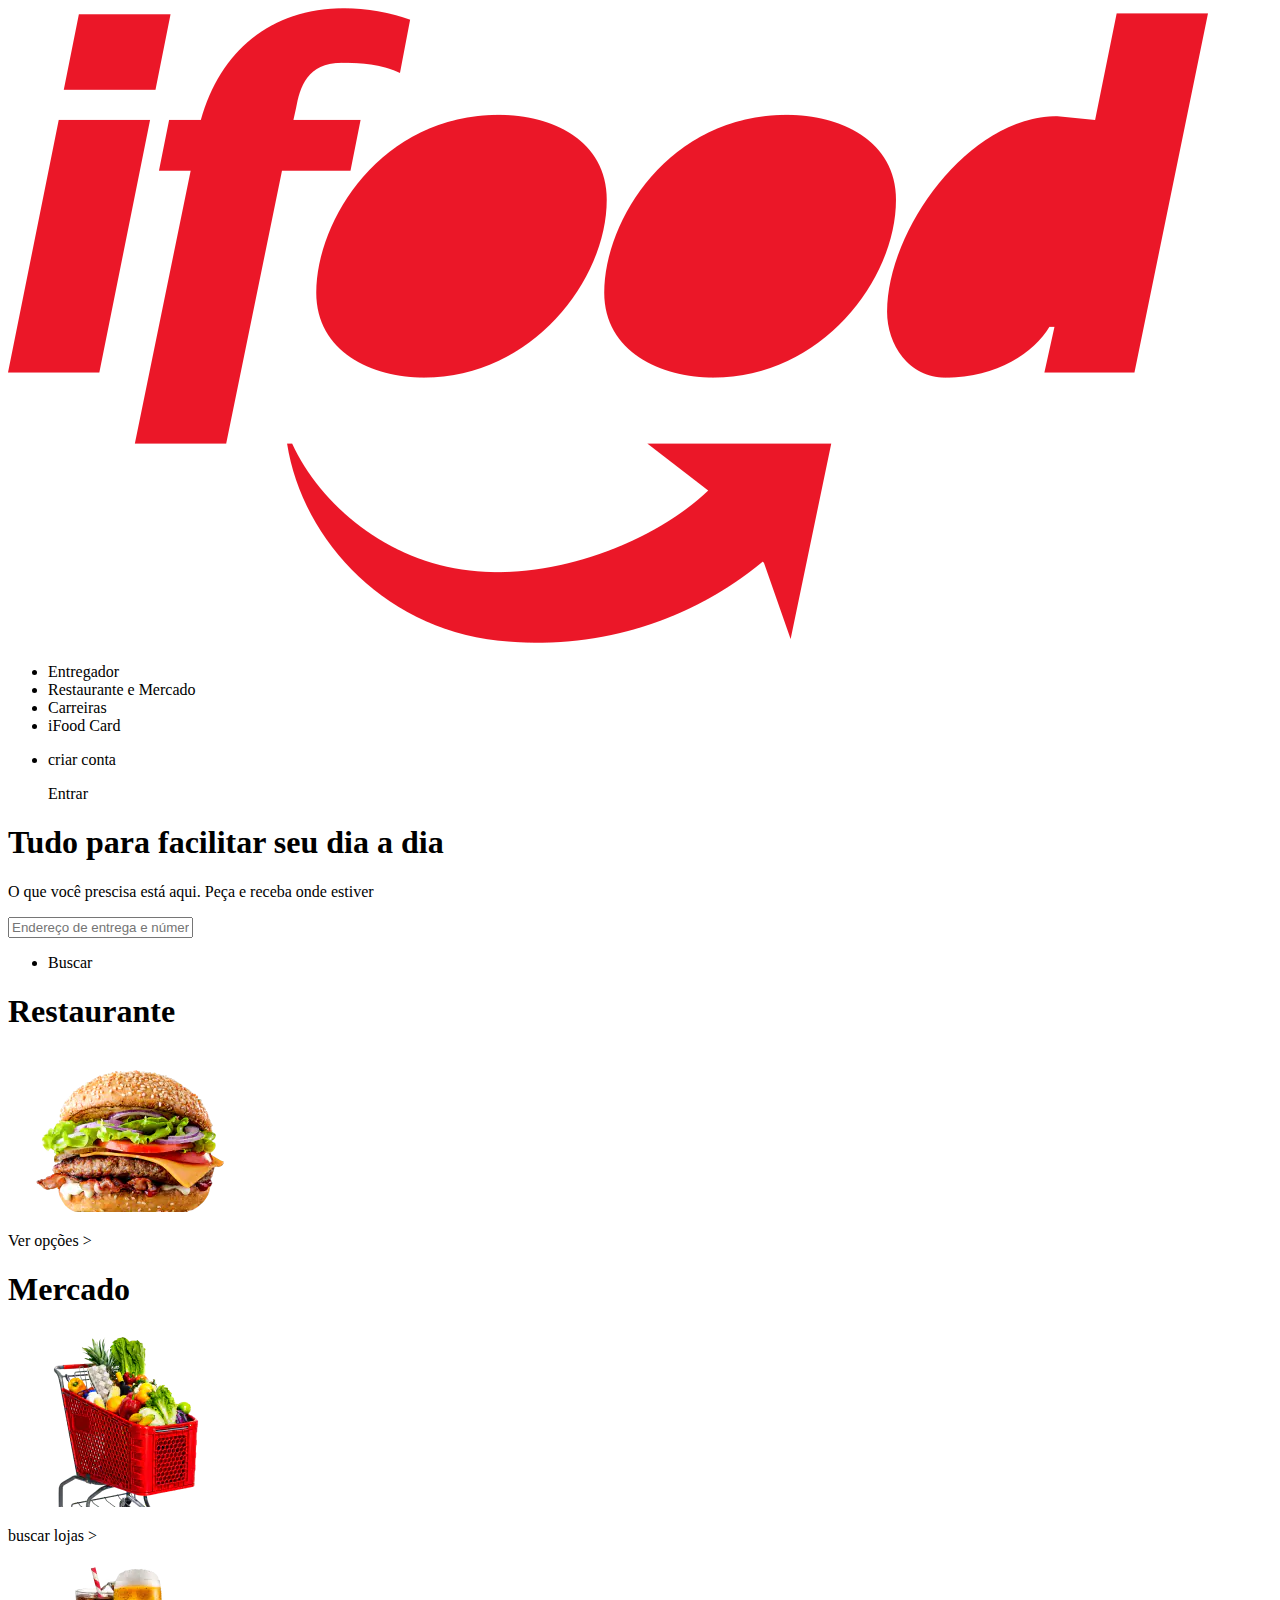
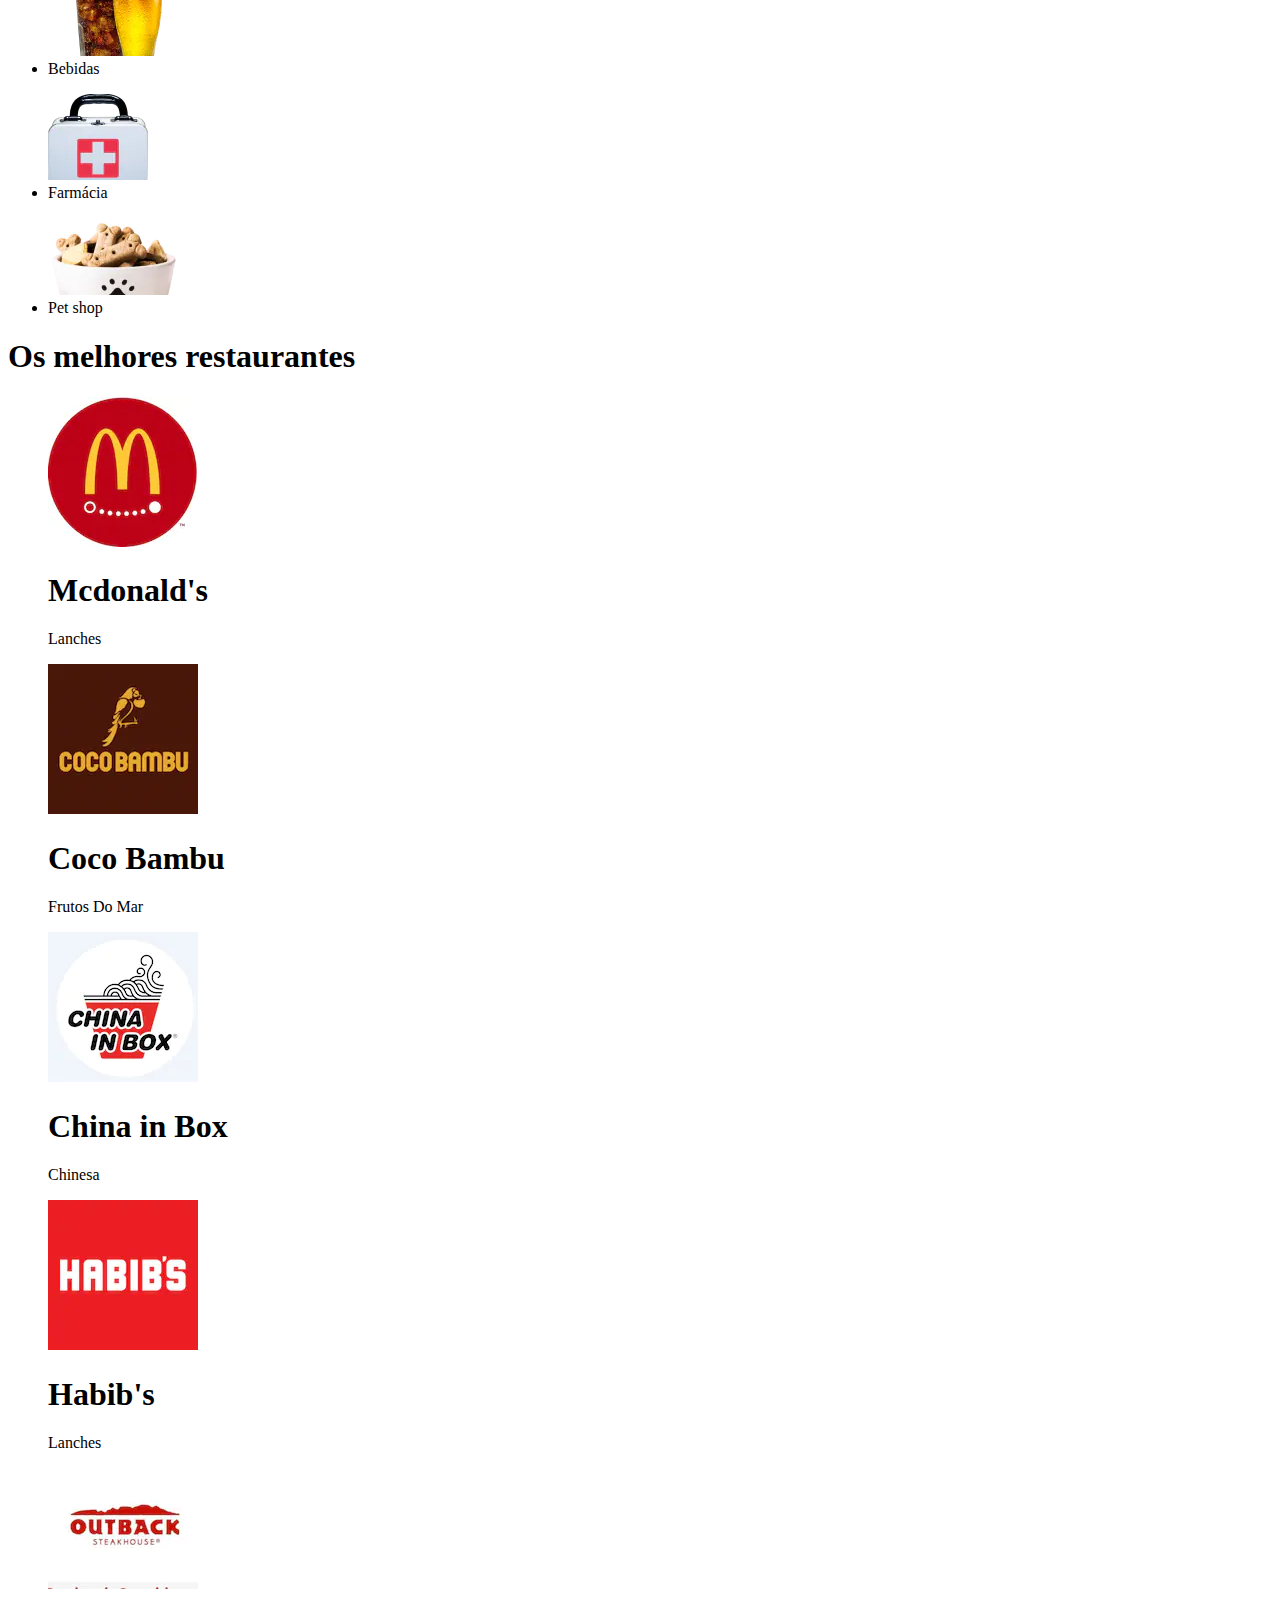
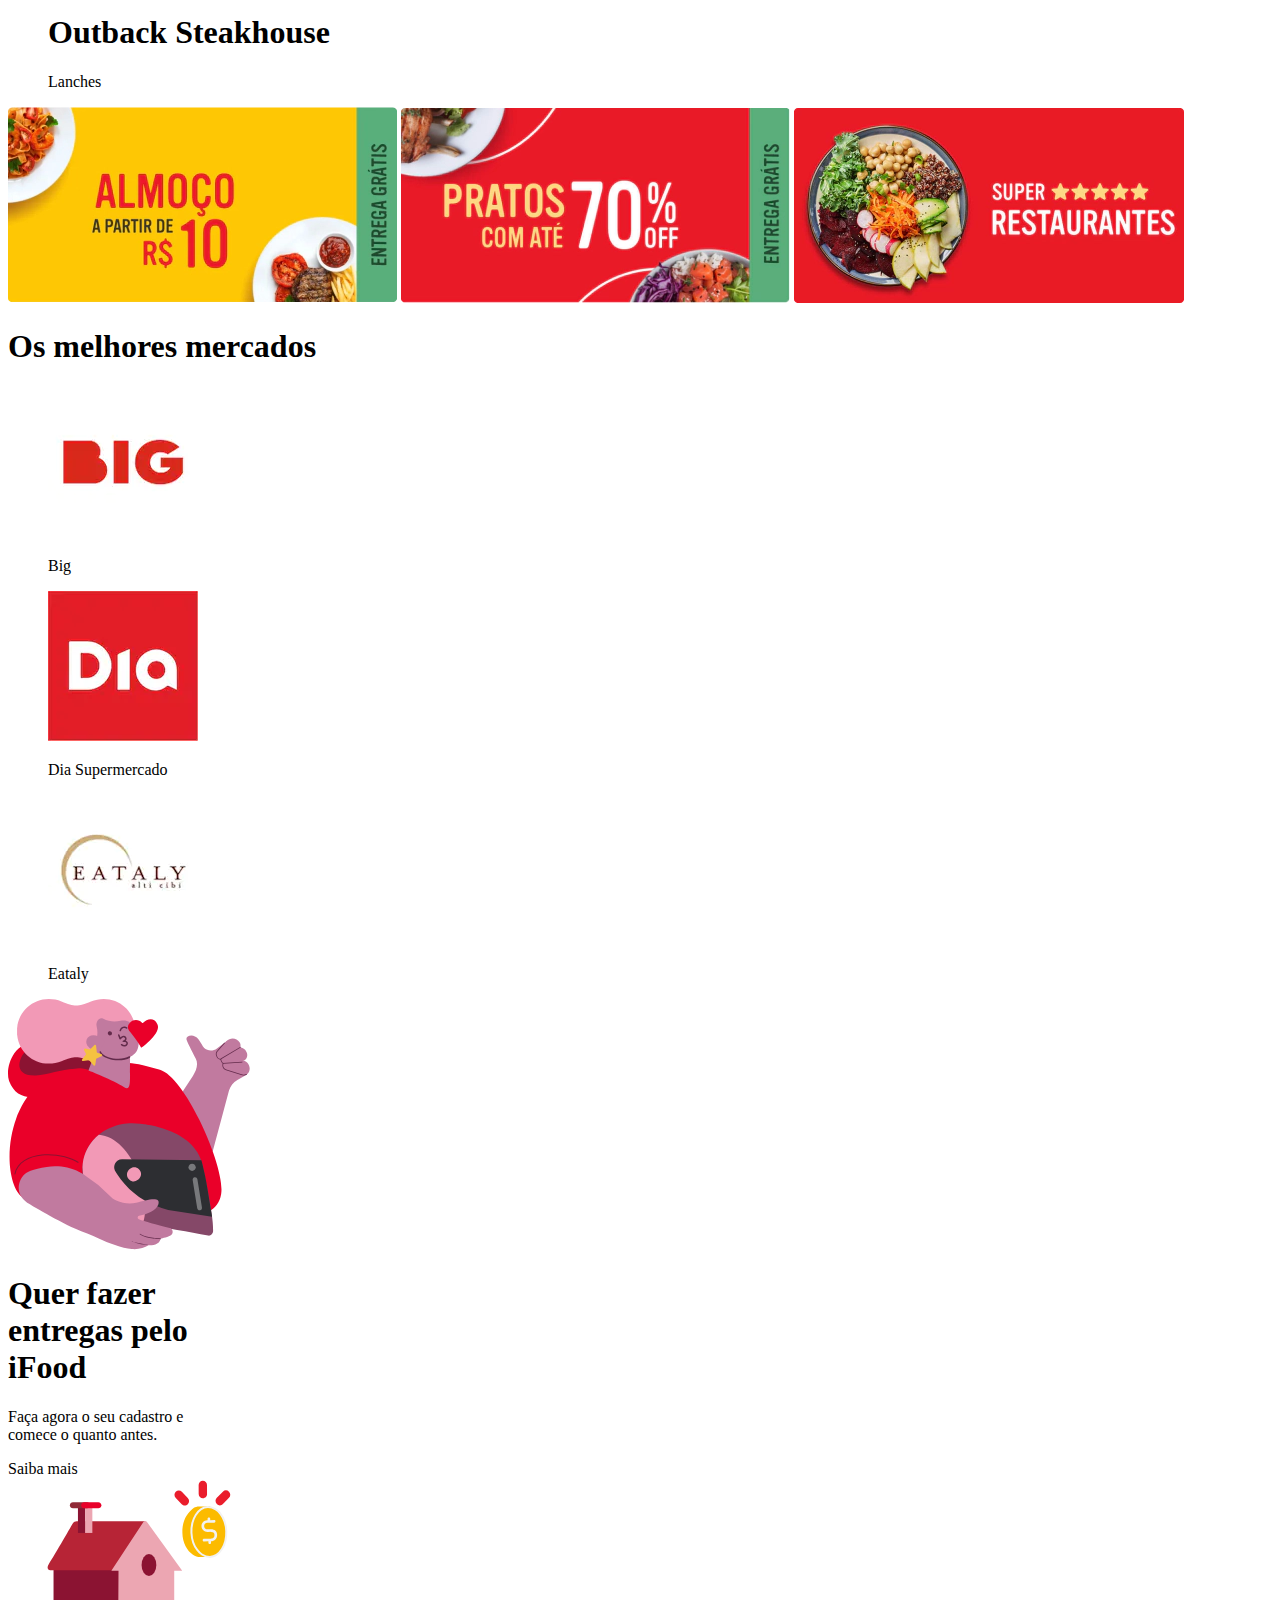
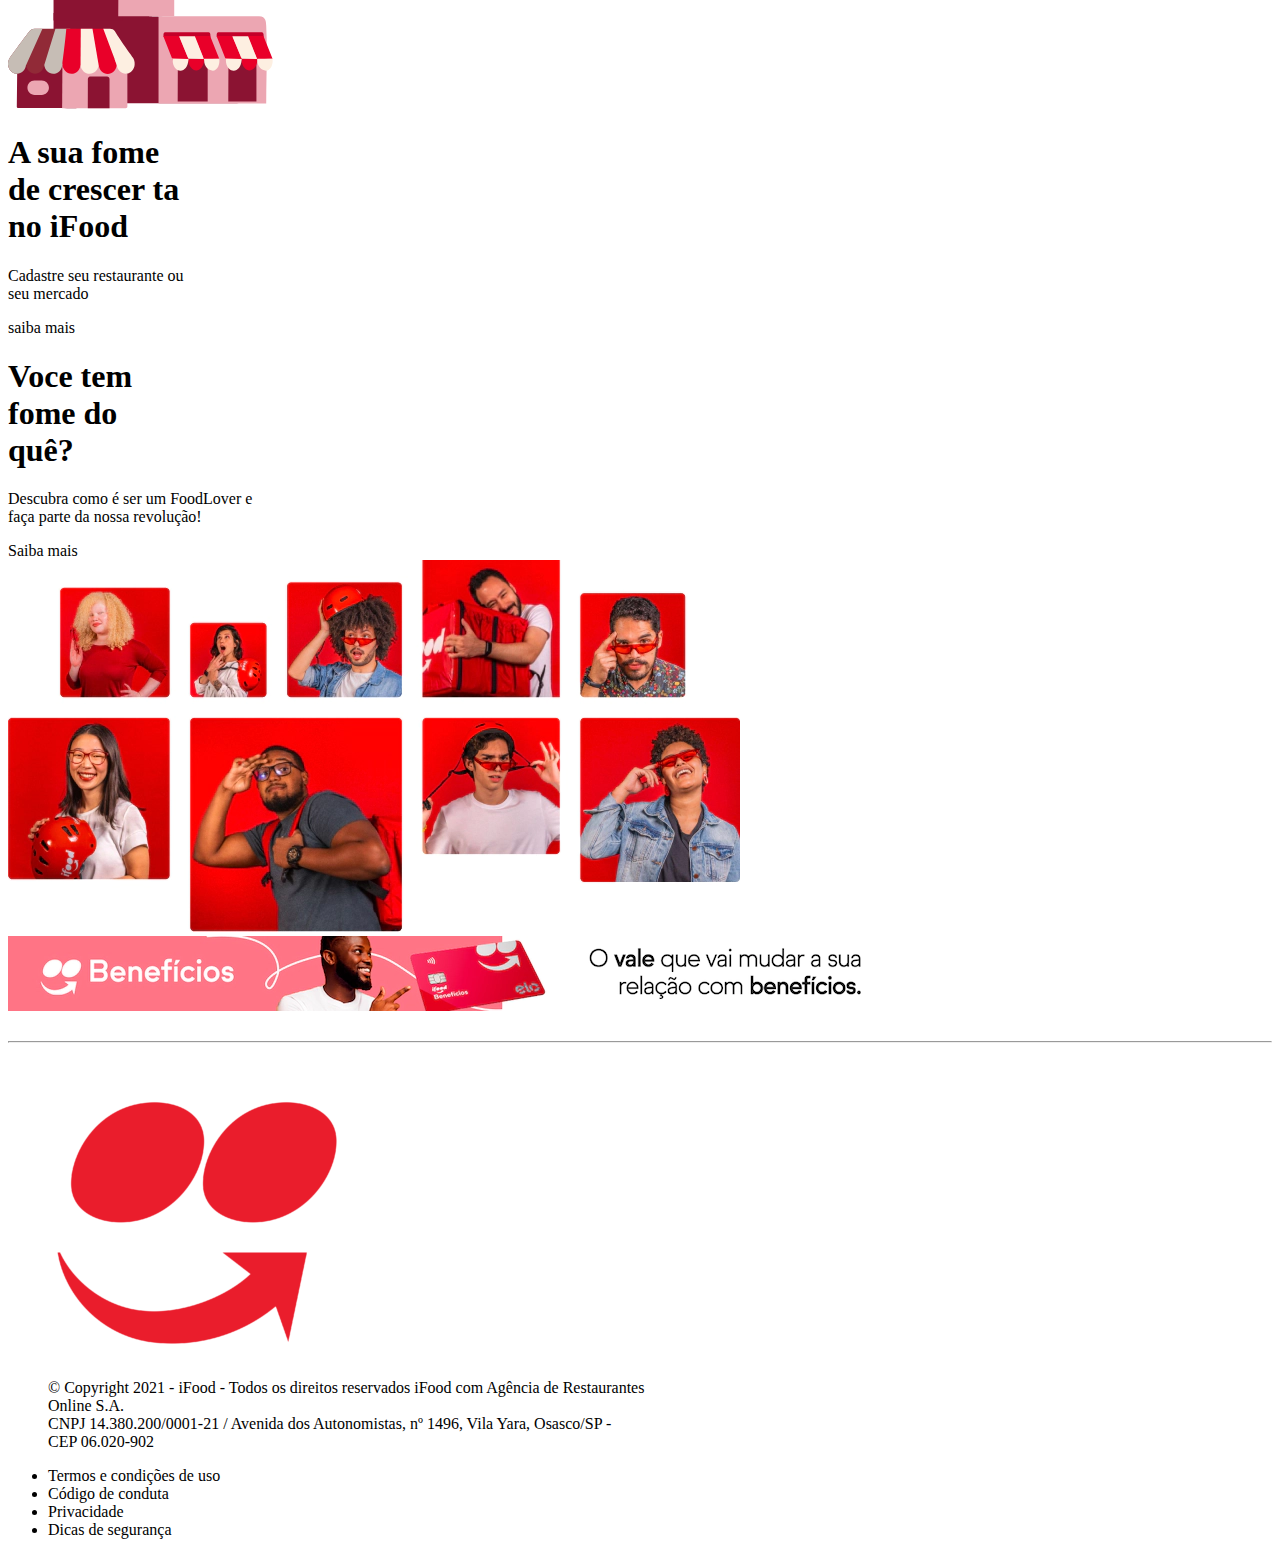
==== index.html @ 947b3551 "iFood v2" ====
<!DOCTYPE html>
<html lang="en">
<head>
    <meta charset="UTF-8">
    <meta http-equiv="X-UA-Compatible" content="IE=edge">
    <meta name="viewport" content="width=device-width, initial-scale=1.0">
    <title>Document</title>
    <link rel="stylesheet" href="style.css">
</head>
<body>
    <div class="container">
        <div class="cabecalho">
            <div class="logo">
                <img src="/imgs/icones/logo.png" class="logo" alt="logo ifood vermelha">
            </div>
                <ul class="menu">
                    <li>Entregador</li>
                    <li>Restaurante e Mercado</li>
                    <li>Carreiras</li>
                    <li>iFood Card</li>
                </ul>
            <ul class="cria-conta">
                <li>criar conta</li>
                <p>Entrar</p>
            </ul>
        </div>
        <div class="banner">
            <h1>Tudo para facilitar seu dia a dia</h1>
            <p>O que você prescisa está aqui. Peça e receba onde estiver</p>
        </div>
        <div class="pesquisa">
            <input type="text" name="pesquisa" placeholder="Endereço de entrega e número">
            <ul>
                <li>Buscar</li>
            </ul>
        </div>
        <div class="conteudo">
            <div class="opcoes">
                <div class="hamburguer">
                    <h1>Restaurante</h1>
                    <img src="/imgs/imagens/restaurant.jpg" alt="">
                     <p>Ver opções  ></p>
                </div>
                <div class="carrinho">
                    <h1>Mercado</h1>
                    <img src="/imgs/imagens/market.jpg" alt="">
                        <p>buscar lojas  ></p>
                </div>
            </div>
            <div class="categorias">
                <ul class="fundo1">
                    <img src="/imgs/imagens/drinks.jpg" alt="" class="bebidas">
                    <li>Bebidas</li>
                </ul>
                <ul class="fundo2">
                    <img src="/imgs/imagens/remedio.jpg" alt="" class="remedios">
                    <li>Farmácia</li>
                </ul>
                <ul class="fundo3">
                    <img src="/imgs/imagens/pet.jpg" alt="" class="pet">
                    <li>Pet shop</li>
                </ul>
            </div>
        </div>
        <div>
            <div class="classificados">
                <h1>Os melhores restaurantes</h1>
                <div class="box">
                    <ul>
                        <img src="/imgs/Restaurantes/mcdonald.jpg" alt="">
                        <h1>Mcdonald's</h1>
                        <p>Lanches</p>
                    </ul>
                    <ul class="coco">
                        <img src="/imgs/Restaurantes/bambu.jpg" alt="">
                        <h1>Coco Bambu</h1>
                        <p>Frutos Do Mar</p>
                    </ul>
                    <ul>
                        <img src="/imgs/Restaurantes/china.jpg" alt="">
                        <h1>China in Box</h1>
                        <p>Chinesa</p>
                    </ul>
                    <ul>
                        <img src="/imgs/Restaurantes/habibis.jpg" alt="">
                        <h1>Habib's</h1>
                        <p>Lanches</p>
                    </ul>
                    <ul class="out">
                        <img src="/imgs/Restaurantes/outback.jpg" alt="">
                        <h1>Outback Steakhouse</h1>
                        <p>Lanches</p>
                    </ul>
            </div>
            <div class="promocoes">
                <img src="/imgs/promos/promo1.jpg" alt="">
                <img src="/imgs/promos/promo2.jpg" alt="">
                <img src="/imgs/promos/promo3.jpg" alt="">
            </div>
        </div>
        <div class="top-merket">
            <h1>Os melhores mercados</h1>
            <ul>
                <img src="/imgs/mercados/202010121938_31dbd467-bb46-4884-8879-e545789acc39.jpg" alt="">
                <p>Big</p>
            </ul>
            <ul>
                <img src="/imgs/mercados/202004061634_lP8b_.jpg" alt="">
                <p>Dia Supermercado</p>
            </ul>
            <ul>
                <img src="/imgs/mercados/202002101723_dmdz_i.jpg" alt="">
                <p>Eataly</p>
            </ul>
        </div>
        <div class="saiba-mais">
            <div class="box-one"> 
                <img src="/imgs/persons/delivery-man.svg" alt="">
                <h1>Quer fazer <br> entregas pelo <br> iFood</h1>
                <p>Faça agora o seu cadastro e <br> comece o quanto antes.</p>
                <li>Saiba mais</li>
            </div>
            <div class="box-two">
                <img src="/imgs/persons/store.svg" alt="">
                <h1>A sua fome <br> de crescer ta <br> no iFood</h1>
                <p>Cadastre seu restaurante ou <br> seu mercado</p>
                <li>saiba mais</li>
            </div>
        </div>
        <div class="saiba-mais2">
            <div>
                <h1>Voce tem <br> fome do <br> quê?</h1>
                <p>Descubra como é ser um FoodLover e <br> faça parte da nossa revolução!</p>
                <li>Saiba mais</li>
                <img src="/imgs/promos/banner.jpg" alt="">
            </div>
        </div>
        <div class="promo">
            <img src="/imgs/promos/promo4.jpg" alt="">
        </div>
        <br>
        <hr>
        <br>
        <footer class="rodape">
            <ul>
                <img src="/imgs/icones/logo2.png" alt="">
                <p>© Copyright 2021 - iFood - Todos os direitos reservados iFood com Agência de Restaurantes <br> Online S.A. <br> CNPJ 14.380.200/0001-21 / Avenida dos Autonomistas, nº 1496, Vila Yara, Osasco/SP - <br> CEP 06.020-902</p>
            </ul>
            <ul class="dicas">
                <li>Termos e condições de uso</li>
                <li>Código de conduta</li>
                <li>Privacidade</li>
                <li>Dicas de segurança</li>
            </ul>
        </footer>
    </div>
</body>
</html>
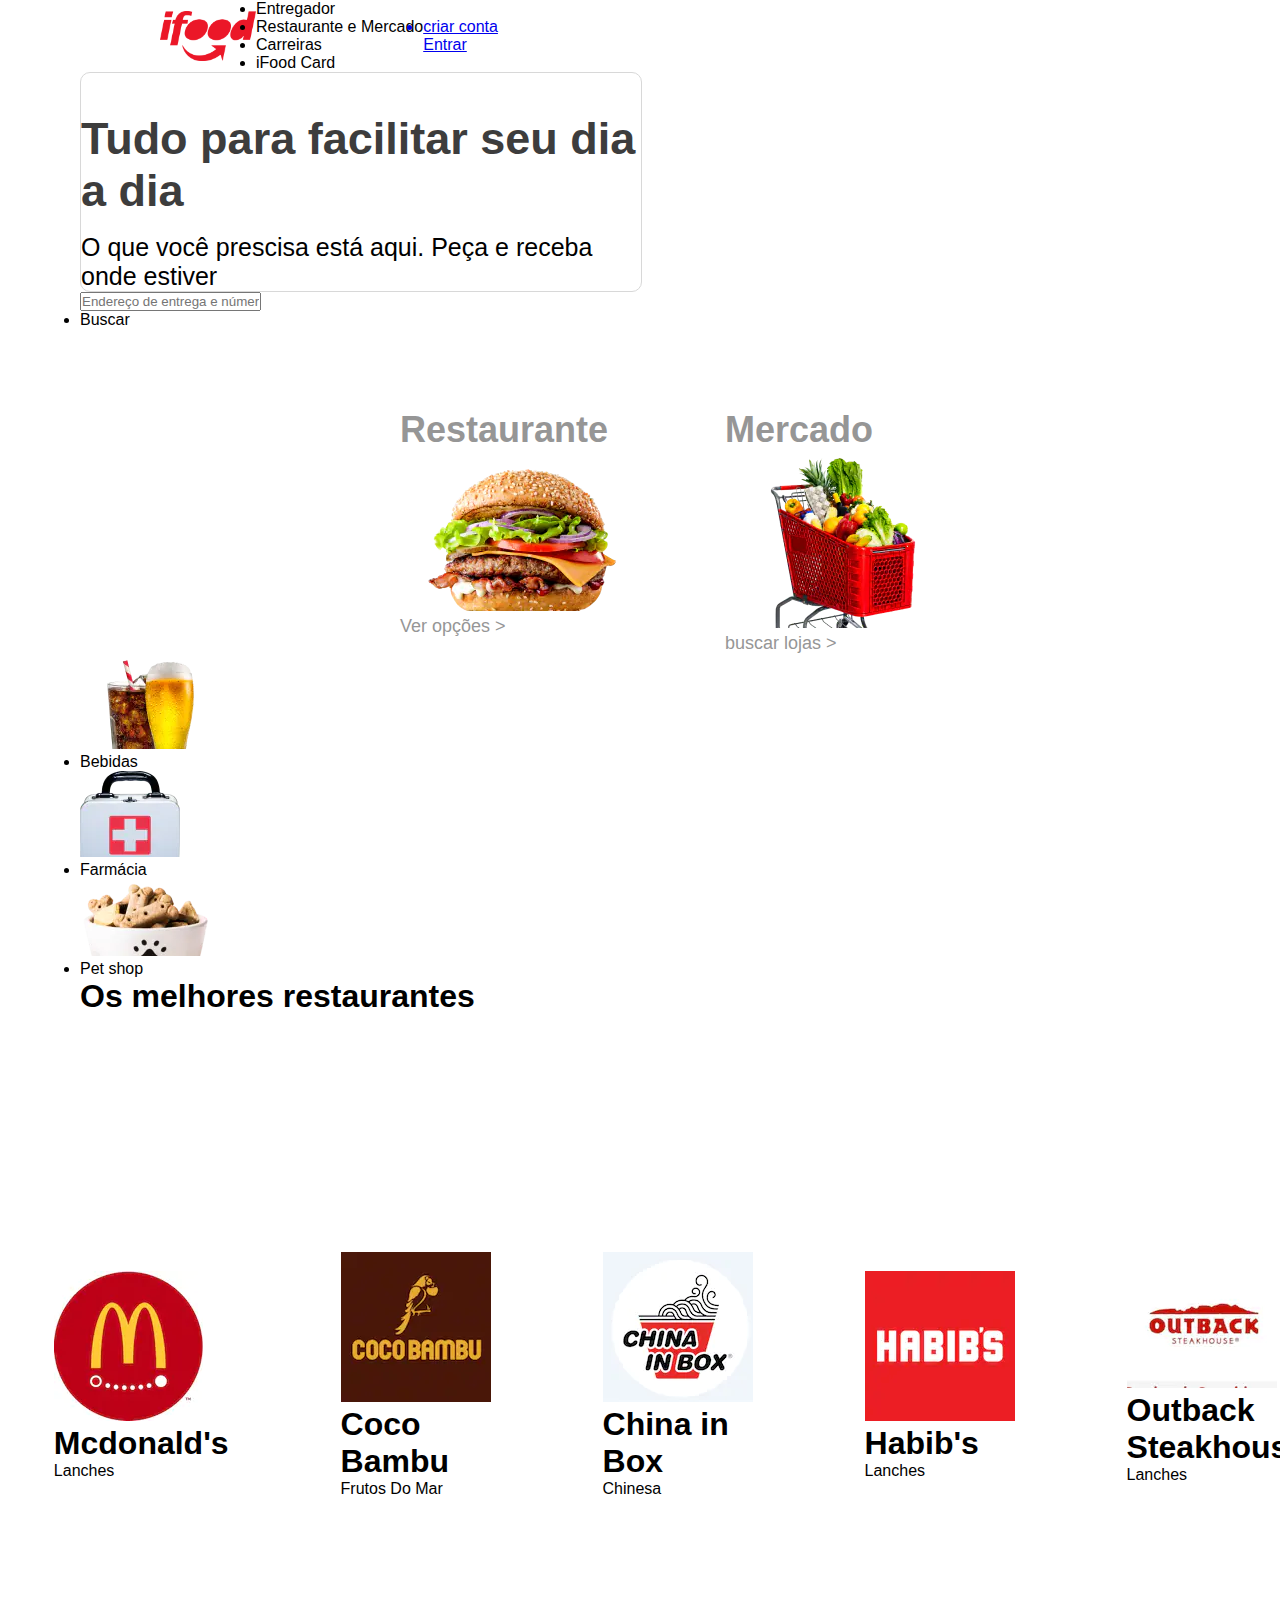
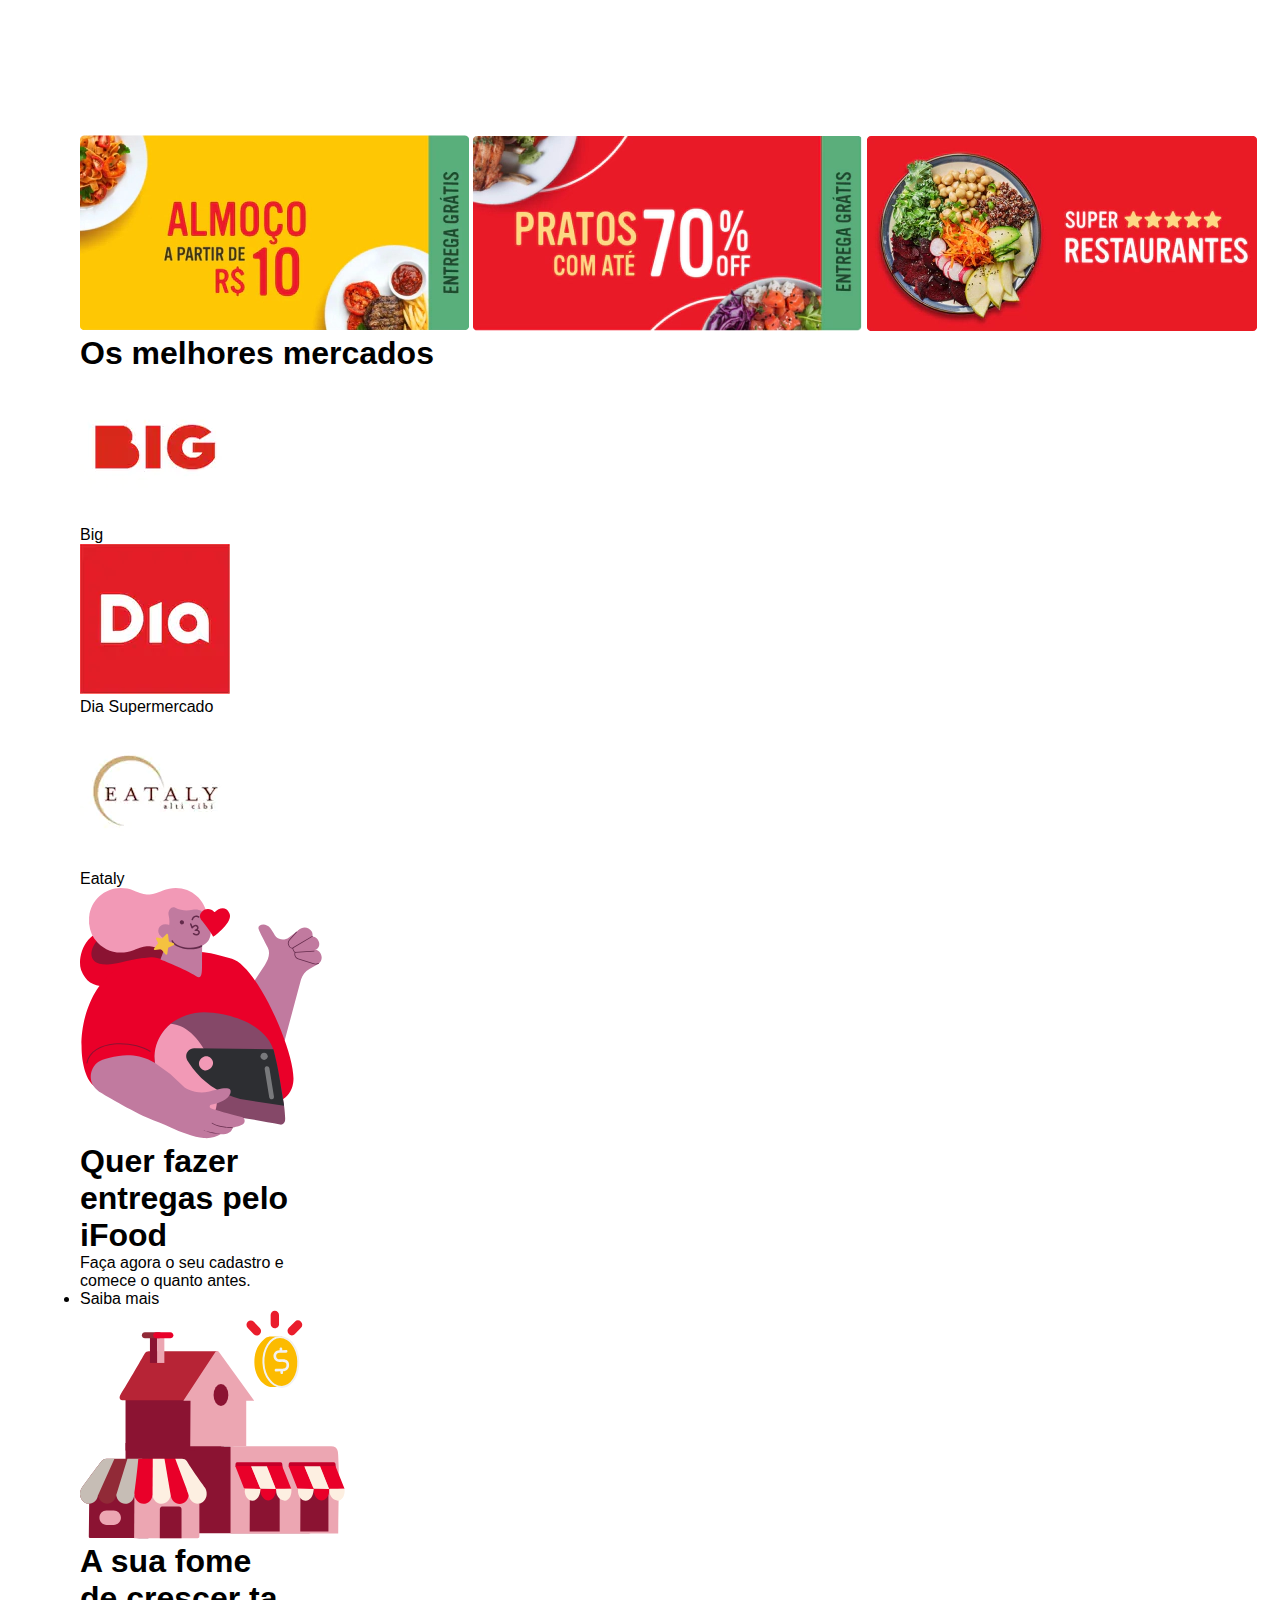
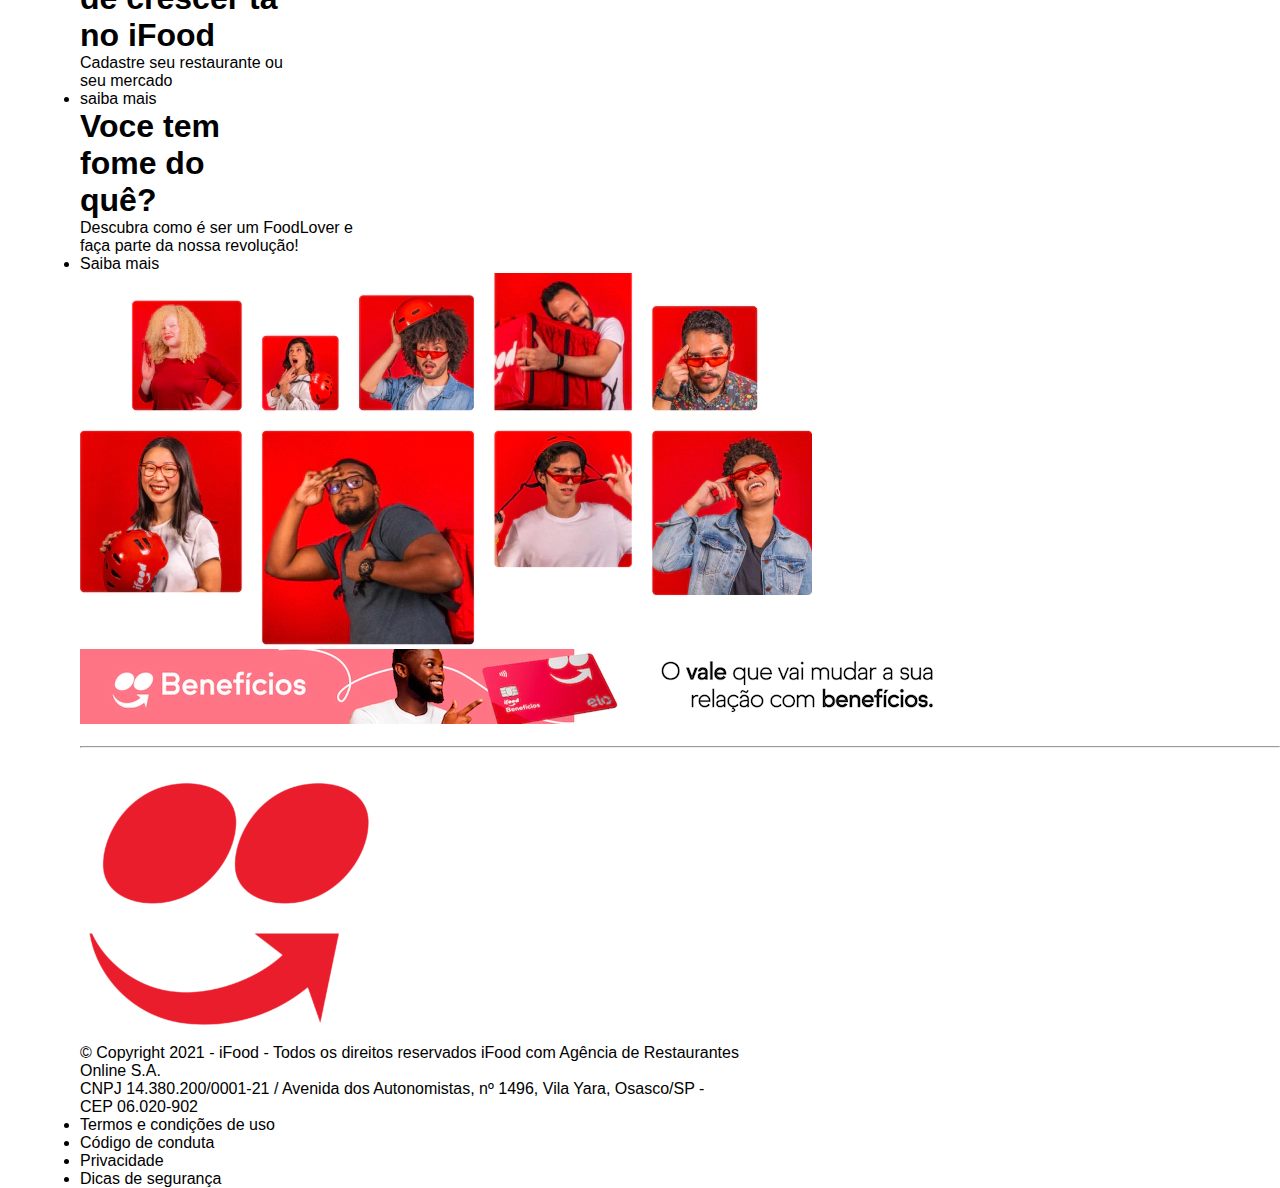
==== commit 00224e95: "iFood v2" ====
--- a/index.html
+++ b/index.html
@@ -5,7 +5,8 @@
     <meta http-equiv="X-UA-Compatible" content="IE=edge">
     <meta name="viewport" content="width=device-width, initial-scale=1.0">
     <title>Document</title>
-    <link rel="stylesheet" href="style.css">
+    <link rel="shortcut icon" href="/imgs/icones/icon.png" type="image/x-icon">
+    <link rel="stylesheet" href="/src/style.css">
 </head>
 <body>
     <div class="container">
@@ -19,10 +20,14 @@
                     <li>Carreiras</li>
                     <li>iFood Card</li>
                 </ul>
-            <ul class="cria-conta">
-                <li>criar conta</li>
-                <p>Entrar</p>
-            </ul>
+                <ul class="cria-conta">
+                    <a href="/index2.html">
+                        <li>criar conta</li>
+                    </a>
+                    <a href="/index2.html">
+                        <p>Entrar</p>
+                    </a>
+                </ul>
         </div>
         <div class="banner">
             <h1>Tudo para facilitar seu dia a dia</h1>
@@ -154,5 +159,7 @@
             </ul>
         </footer>
     </div>
+
+    <script src="/src/inex.js"></script>
 </body>
 </html>--- a/src/style.css
+++ b/src/style.css
@@ -0,0 +1,202 @@
+*{
+    margin: 0;
+    padding: 0;
+}
+
+.container{
+    display: flex;
+    flex-direction: column;
+    max-width: 2000px;
+    height: 95vh;
+    font-family: Arial, Helvetica, sans-serif;
+    margin-left: 5rem;
+}
+
+.cabecalho {
+    display: flex;
+    width: 100%;
+    height: 5rem;
+    align-items: center;
+}
+
+.cabecalho img {
+    width: 6rem;
+    display: flex;
+    margin-left: 5rem;
+}
+
+.box {
+    height: 80vh;
+    display: flex;
+    justify-content: center;
+    column-gap: 7rem;
+    align-items: center;
+}
+
+.img {
+    display: flex;
+    align-items: center;
+    width: 40rem;
+}
+
+.face {
+    background-color: #4065b4;
+    width: 23rem;
+    height: 3.5rem;
+    display: flex;
+    align-items: center;
+    margin-left: 5rem;
+    margin-top: 5rem;
+    border-radius: 6px;
+    cursor: pointer;
+}
+
+.banner {
+    background-color: rgb(255, 255, 255);
+    width: 35rem;
+    height: 40rem;
+    border-radius: 10px;
+    border: 0.1px solid rgb(216, 216, 216);
+}
+
+.banner h1 {
+    display: flex;
+    justify-content: center;
+    padding-top: 2.5rem;
+    font-size: 45px;
+    color: rgb(61, 61, 61);
+}
+
+.banner p {
+    font-size: 25px;
+    display: flex;
+    justify-content: center;
+    padding-top: 1rem;
+}
+
+.banner img {
+    width: 2rem;
+    margin-left: 1rem;
+}
+
+.banner li {
+    list-style: none;
+}
+
+.face:hover {
+    background-color: #4065b4c9;
+}
+
+.face li {
+    margin-left: 3.5rem;
+    color: white;
+    font-size: 18px;
+}
+
+.google {
+    background-color: white;
+    width: 23rem;
+    height: 3.5rem;
+    display: flex;
+    align-items: center;
+    margin-left: 5rem;
+    margin-top: 2rem;
+    border-radius: 6px;
+    cursor: pointer;
+}
+
+.google li {
+    margin-left: 3.5rem;
+    color: rgb(126, 126, 126);
+    font-size: 18px;
+}
+
+.opcoes {
+    display: flex;
+    justify-content: center;
+    margin-top: 5rem;
+    column-gap: 6rem;
+    color: rgb(150, 150, 150);
+    font-size: 18px;
+}
+
+.opcoes ul {
+    display: flex;
+    border: 0.1px solid rgb(194, 193, 193);
+    width: 9rem;
+    height: 3rem;
+    justify-content: center;
+    align-items: center;
+    border-radius: 5px;
+}
+
+.opcoes ul:hover {
+    background-color: red;
+    color: white;
+    cursor: pointer;
+}
+
+@media screen and (max-width: 1010px) {
+
+    body {
+        width: 900px;
+    }
+
+    .box {
+        display: flex;
+        flex-direction: column;
+        justify-content: center;
+        padding-top: 16rem;
+    }
+
+    .cabecalho {
+        display: flex;
+        justify-content: center;
+        margin-top: 2rem;
+    }
+
+    .cabecalho img {
+        margin-right: 6rem;
+    }
+
+    .img {
+        margin-top: -5rem;
+        display: flex;
+        justify-content: center;
+    }
+
+    .banner {
+        display: flex;
+        flex-direction: column;
+        margin-top: 1rem;
+        width: 50rem;
+        justify-content: center;
+    }
+
+    .banner h1, p {
+        display: flex;
+        justify-content: center;
+    }
+
+    .banner ul {
+        display: flex;
+        width: 49rem;
+        margin-left: 0.5rem;
+    }
+
+    .face li {
+        display: flex;
+        justify-content: center;
+        margin-left: 15rem;
+    }
+
+    .google {
+        display: flex;
+        justify-content: center;
+    }
+
+    .google li {
+        margin-left: 15rem;
+    }
+}
+
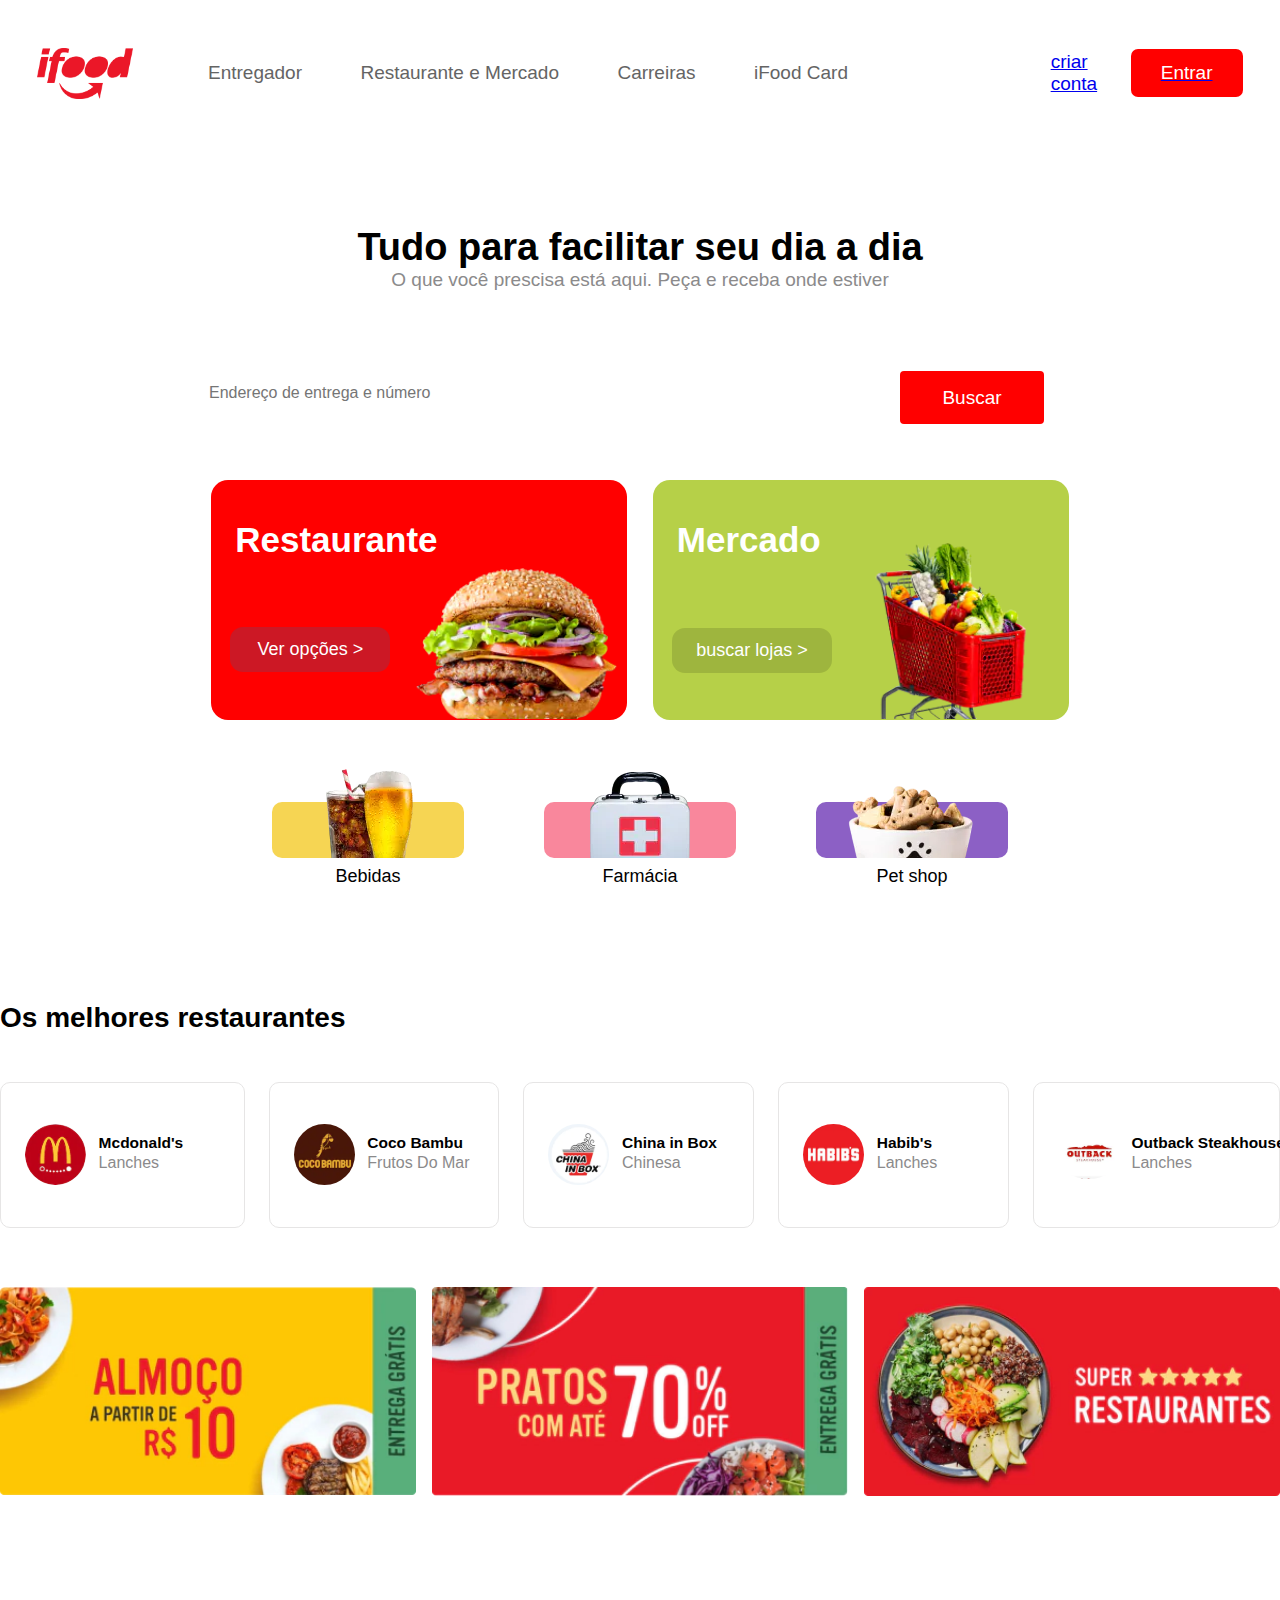
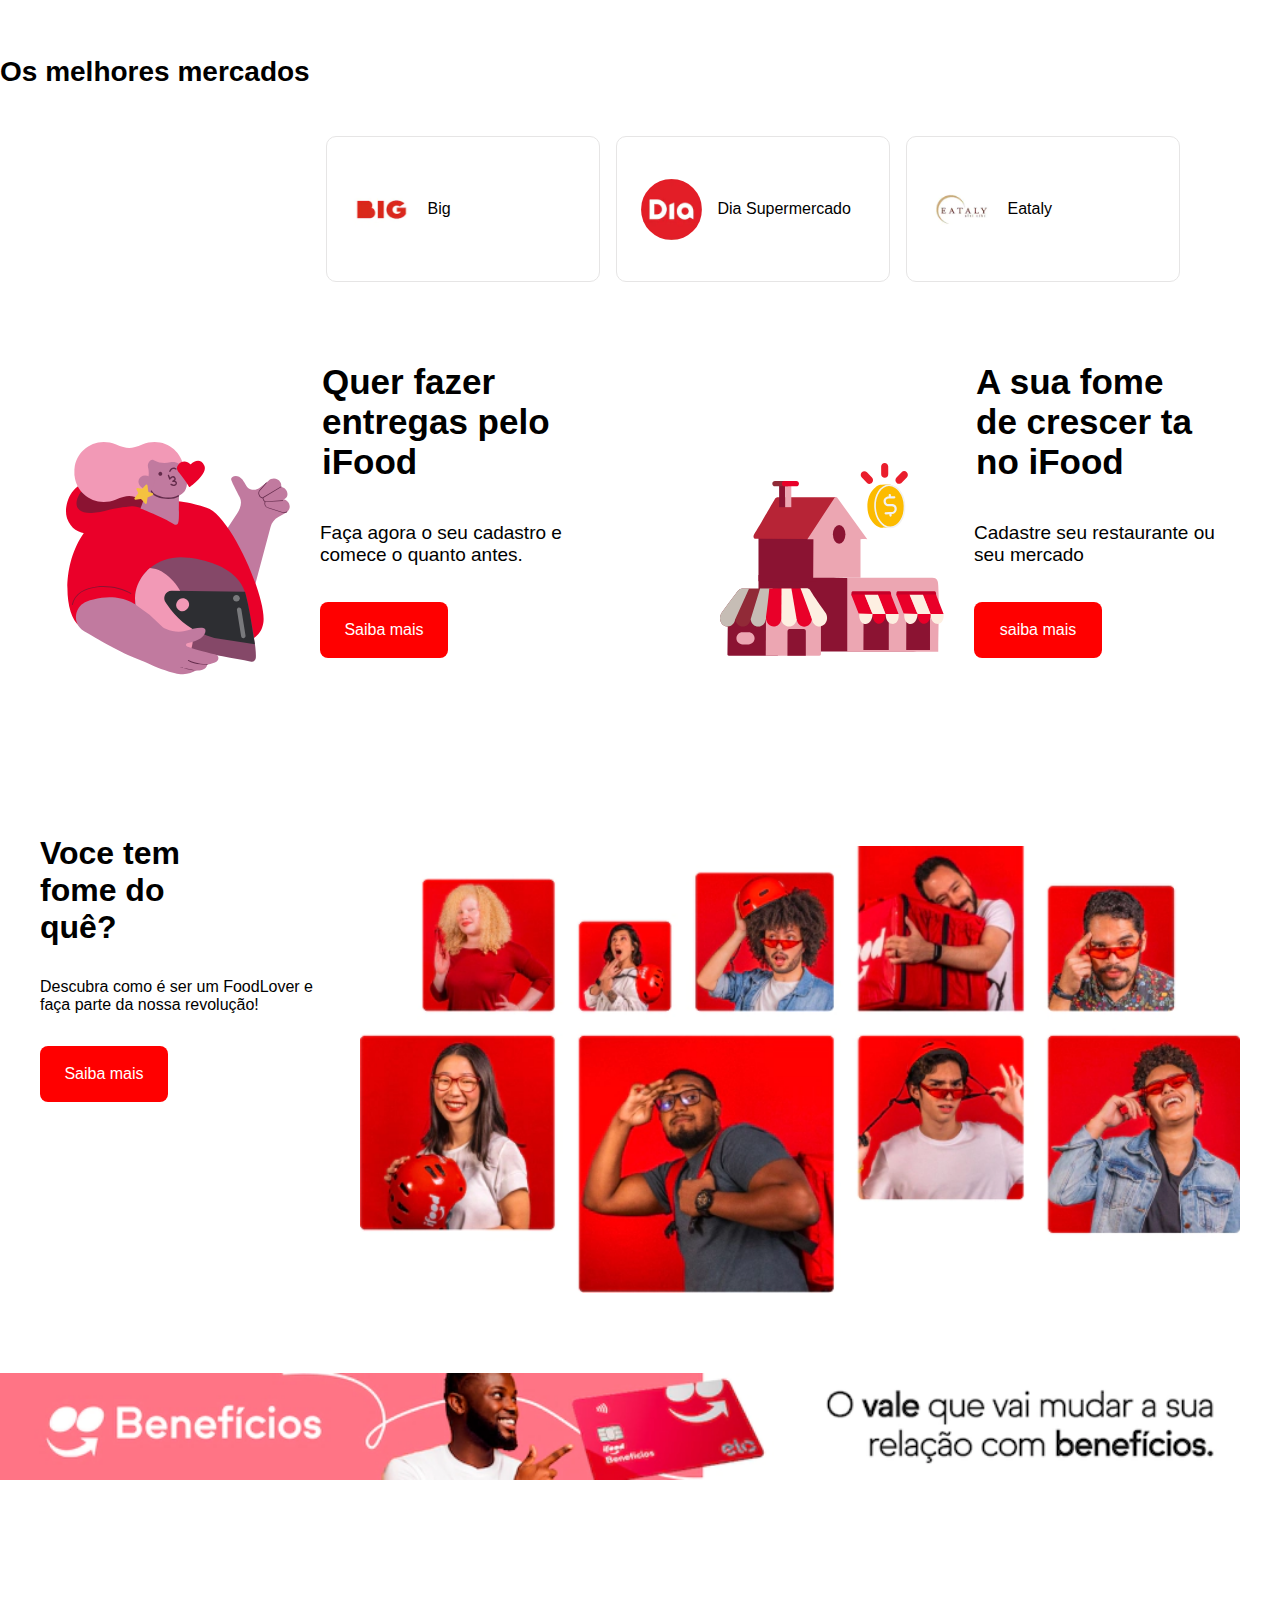
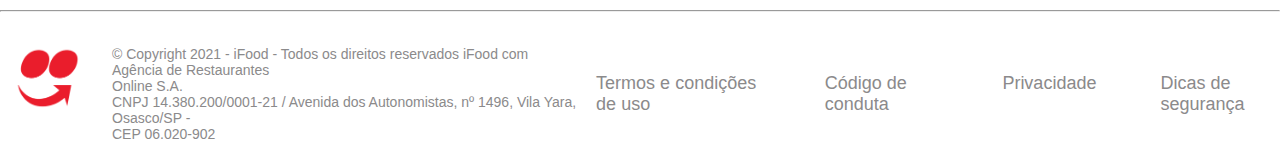
==== commit 115284ef: "iFood v2" ====
--- a/index.html
+++ b/index.html
@@ -6,7 +6,7 @@
     <meta name="viewport" content="width=device-width, initial-scale=1.0">
     <title>Document</title>
     <link rel="shortcut icon" href="/imgs/icones/icon.png" type="image/x-icon">
-    <link rel="stylesheet" href="/src/style.css">
+    <link rel="stylesheet" href="src/style.css">
 </head>
 <body>
     <div class="container">
@@ -21,10 +21,10 @@
                     <li>iFood Card</li>
                 </ul>
                 <ul class="cria-conta">
-                    <a href="/index2.html">
+                    <a href="src/index2.html">
                         <li>criar conta</li>
                     </a>
-                    <a href="/index2.html">
+                    <a href="src/index2.html">
                         <p>Entrar</p>
                     </a>
                 </ul>
@@ -160,6 +160,6 @@
         </footer>
     </div>
 
-    <script src="/src/inex.js"></script>
+    <script src="src/cod.js"></script>
 </body>
 </html>--- a/src/style.css
+++ b/src/style.css
@@ -4,199 +4,608 @@
 }
 
 .container{
+    max-width: 1380px;
+    height: 300vh;
+    padding-top: 3rem;
+    position: relative;
+    margin: auto;
+    font-family: Arial, Helvetica, sans-serif;
+}
+
+.cabecalho {
+    display: flex;
+    flex-direction: row;
+    justify-content: space-around;
+    align-items: center;
+    font-size: 19px;
+}
+
+.cabecalho img {
+    display: flex;
+    align-items: center;
+    width: 6rem;
+}
+
+.menu {
+    display: flex;
+    justify-content: space-between;
+    width: 50%;
+    list-style: none;
+    color: #646464;
+    margin-right: 10%;
+}
+
+.banner {
     display: flex;
     flex-direction: column;
-    max-width: 2000px;
-    height: 95vh;
-    font-family: Arial, Helvetica, sans-serif;
-    margin-left: 5rem;
-}
-
-.cabecalho {
-    display: flex;
+    justify-content: center;
     width: 100%;
-    height: 5rem;
-    align-items: center;
-}
-
-.cabecalho img {
-    width: 6rem;
-    display: flex;
-    margin-left: 5rem;
+    align-items: center;
+    height: 10rem;
+    padding-top: 5rem;
+    font-size: 19px;
+}
+
+.banner p {
+    color: #8b8a8b;
+}
+
+.cria-conta{
+    display: flex;
+    flex-direction: row;
+    align-items: center;
+    justify-content: space-between;
+    list-style: none;
+    width: 15%;
+    color: red;
+}
+
+.cria-conta p {
+    display: flex;
+    align-items: center;
+    justify-content: center;
+    background-color: red;
+    width: 7rem;
+    height: 3rem;
+    border-radius: 7px;
+    color: white;
+}
+
+.pesquisa {
+    display: flex;
+    justify-content: center;
+    width: 100%;
+    height: 5vh;
+    padding-top: 2rem;
+}
+
+.pesquisa input {
+    display: flex;
+    justify-content: center;
+    border-radius: 7px;
+    width: 35rem;
+    margin-right: 10%;
+    padding: 0px 0px 0px 50px;
+    border: solid white;
+    outline: none;
+    font-size: 16px;
+}
+
+.pesquisa ul {
+    list-style: none;
+    background-color: red;
+    width: 9rem;
+    height: 3.3rem;
+    border-radius: 4px;
+    margin-right: 5rem;
+}
+
+.pesquisa ul li {
+    display: flex;
+    align-items: center;
+    margin-top: 1rem;
+    justify-content: center;
+    color: white;
+    font-size: 19px;
+}
+
+.conteudo {
+    display: flex;
+    flex-direction: column;
+}
+
+.opcoes {
+    display: flex;
+    justify-content: center;
+    width: 100%;
+    padding-top: 4rem;
+}
+
+.hamburguer {
+    display: flex;
+    flex-direction: column;
+    background-color: red;
+    width: 26rem;
+    height: 15rem;
+    border-radius: 17px;
+    margin-right: 1%;;
+}
+
+.hamburguer:hover {
+    transition-duration: 0.3s;
+    transform: scale(1.02, 1.02);
+}
+
+.hamburguer h1 {
+    margin-left: 1.5rem;
+    margin-top: 2.5rem;
+    font-size: 35px;
+    color: white;
+}
+
+.hamburguer img {
+    display: flex;
+    width: 15.2rem;
+    margin-top: -0.7rem;
+    margin-left: 11rem;
+}
+
+.hamburguer p {
+    background-color: #cc1825;
+    width: 10rem;
+    height: 2.8rem;
+    margin-top: -5.7rem;
+    margin-left: 1.2rem;
+    border-radius: 13px;
+    display: flex;
+    justify-content: center;
+    align-items: center;
+    color: white;
+    font-size: 18px;
+}
+
+.carrinho {
+    display: flex;
+    flex-direction: column;
+    background-color: #b6d048;
+    width: 26rem;
+    height: 15rem;
+    border-radius: 17px;
+    margin-left: 1%;
+}
+
+.carrinho img {
+    display: flex;
+    width: 15.2rem;
+    margin-top: -1.5rem;
+    margin-left: 11rem;
+}
+
+.carrinho h1 {
+    margin-left: 1.5rem;
+    margin-top: 2.5rem;
+    font-size: 35px;
+    color: white;
+}
+
+.carrinho p {
+    background-color: #9eb53e;
+    width: 10rem;
+    height: 2.8rem;
+    margin-top: -5.7rem;
+    margin-left: 1.2rem;
+    border-radius: 13px;
+    display: flex;
+    justify-content: center;
+    align-items: center;
+    color: white;
+    font-size: 18px;
+}
+
+.carrinho:hover {
+    transition-duration: 0.3s;
+    transform: scale(1.02, 1.02);
+}
+
+.categorias {
+    display: flex;
+    flex-direction: row;
+    width: 100%;
+    height: 10vh;
+    margin-top: 3rem;
+    justify-content: center;
+    column-gap: 5rem;
+    align-items: flex-end;
+}
+
+.categorias ul {
+    border-radius: 10px;
+    width: 12rem;
+    height: 3.5rem;
+    display: flex;
+    flex-direction: column;
+    justify-content: start;
+    align-items: center;
+}
+
+.bebidas {
+    margin-top: -2.4rem;
+}
+
+.remedios {
+    margin-top: -1.89rem;
+}
+
+.pet {
+    margin-top: -1.3rem;
+}
+
+.categorias ul:hover {
+    transition-duration: 0.3s;
+    transform: scale(1.02, 1.02);
+}
+
+.fundo1 {
+    background-color: #f6d553;
+}
+
+.fundo2 {
+    background-color: #f9879c;
+}
+
+.fundo3 {
+    background-color: #8c60c5;
+}
+
+.categorias li {
+    font-size: 18px;
+    margin-top: 0.5rem;
+    list-style: none;
+}
+
+.classificados h1 {
+    padding-top: 9rem;
+    font-size: 28px;
 }
 
 .box {
-    height: 80vh;
-    display: flex;
-    justify-content: center;
-    column-gap: 7rem;
-    align-items: center;
-}
-
-.img {
-    display: flex;
-    align-items: center;
-    width: 40rem;
-}
-
-.face {
-    background-color: #4065b4;
-    width: 23rem;
+    display: flex;
+    flex-direction: row;
+    justify-content: center;
+    padding-top: 10rem;
+    width: 100%;
+    height: 5vh;
+    column-gap: 1.5rem;
+}
+
+.box ul:hover {
+    border: 0.1px solid rgb(202, 202, 202);
+}
+
+.box ul {
+    background-color: #ffffff;
+    border-radius: 10px;
+    width: 17rem;
+    height: 9rem;
+    display: flex;
+    flex-direction: row;
+    align-items: center;
+    border: 0.1px solid rgb(230, 229, 229);
+    margin-top: -7rem;
+}
+
+.box img {
+    border-radius: 50%;
+    width: 3.8rem;
+    margin-left: 1.5rem;
+}
+
+.box h1 {
+    font-size: 15.5px;
+    margin-top: -10.5rem;
+    margin-left: 0.8rem;
+    width: 100%;
+}
+
+.box p {
+    display: flex;
+    justify-content: center;
+    align-items: center;
+    margin-top: 1rem;
+    margin-left: -100%;
+    color: #8b8a8b;
+}
+
+.promocoes {
+    padding-top: 3rem;
+    display: flex;
+    flex-direction: row;
+    justify-content: center;
+    column-gap: 1rem;
+    width: 100%;
+}
+
+.promocoes img {
+    width: 27rem;
+}
+
+.top-merket h1 {
+    margin-top: -5rem;
+    font-size: 28px;
+}
+
+.top-merket {
+    display: flex;
+    padding-top: 15rem;
+    column-gap: 1rem;
+    margin-left: 0rem;
+}
+
+.top-merket ul {
+    background-color: #ffffff;
+    border-radius: 10px;
+    width: 17rem;
+    height: 9rem;
+    display: flex;
+    align-items: center;
+    border: 0.1px solid rgb(230, 229, 229);
+}
+
+.top-merket img {
+    border-radius: 50%;
+    width: 3.8rem;
+    margin-left: 1.5rem;
+}
+
+.top-merket p {
+    margin-left: 1rem;
+}
+
+.top-merket ul:hover {
+    border: 0.1px solid rgb(202, 202, 202);
+}
+
+.saiba-mais {
+    display: flex;
+    padding-top: 10rem;
+    justify-content: center;
+    column-gap: 10rem;
+}
+
+.saiba-mais div {
+    display: flex;
+    margin-right: 7rem;
+}
+
+.saiba-mais img {
+    width: 14rem;
+}
+
+.saiba-mais h1 {
+    display: flex;
+    margin-top: -5rem;
+    margin-left: 2rem;
+    width: 10em;
+    font-size: 35px;
+}
+
+.saiba-mais p {
+    display: flex;
+    margin-top: 5rem;
+    margin-left: -22rem;
+    width: 16rem;
+    font-size: 19px;
+}
+
+.saiba-mais li {
+    list-style: none;
+    width: 8rem;
     height: 3.5rem;
-    display: flex;
-    align-items: center;
-    margin-left: 5rem;
-    margin-top: 5rem;
-    border-radius: 6px;
-    cursor: pointer;
-}
-
-.banner {
-    background-color: rgb(255, 255, 255);
-    width: 35rem;
-    height: 40rem;
-    border-radius: 10px;
-    border: 0.1px solid rgb(216, 216, 216);
-}
-
-.banner h1 {
-    display: flex;
-    justify-content: center;
-    padding-top: 2.5rem;
-    font-size: 45px;
-    color: rgb(61, 61, 61);
-}
-
-.banner p {
-    font-size: 25px;
-    display: flex;
-    justify-content: center;
+    margin-top: 10rem;
+    margin-left: -16rem;
+    background-color: red;
+    display: flex;
+    justify-content: center;
+    align-items: center;
+    color: white;
+    border-radius: 8px;
+}
+
+.saiba-mais2 {
+    display: flex;
+    justify-content: center;
+    padding-top: 10rem;
+}
+
+.saiba-mais2 div {
+    display: flex;
+    flex-direction: column;
+    row-gap: 2rem;
+}
+
+.saiba-mais2 li{
+    list-style: none;
+    width: 8rem;
+    height: 3.5rem;
+    background-color: red;
+    display: flex;
+    justify-content: center;
+    align-items: center;
+    color: white;
+    border-radius: 8px;
+}
+
+.saiba-mais2 img {
+    width: 55rem;
+    margin-left: 20rem;
+    margin-top: -18rem;
+}
+
+.promo {
+    display: flex;
+    justify-content: center;
+    padding-top: 5rem;
+}
+
+.promo img {
+    width: 90rem;
+}
+
+hr {
+    margin-top: 7rem;
+}
+
+.rodape {
+    display: flex;
+    align-items: center;
+    color: #8b8a8b;
+    font-size: 14px;
     padding-top: 1rem;
 }
 
-.banner img {
-    width: 2rem;
+.rodape ul img {
+    width: 4rem;
+    height: 4rem;
+}
+
+.rodape ul {
+    display: flex;
+    flex-direction: row;
     margin-left: 1rem;
 }
 
-.banner li {
+.rodape ul p {
+    margin-left: 2rem;
+}
+
+.dicas {
     list-style: none;
-}
-
-.face:hover {
-    background-color: #4065b4c9;
-}
-
-.face li {
-    margin-left: 3.5rem;
-    color: white;
     font-size: 18px;
-}
-
-.google {
-    background-color: white;
-    width: 23rem;
-    height: 3.5rem;
-    display: flex;
-    align-items: center;
-    margin-left: 5rem;
-    margin-top: 2rem;
-    border-radius: 6px;
-    cursor: pointer;
-}
-
-.google li {
-    margin-left: 3.5rem;
-    color: rgb(126, 126, 126);
-    font-size: 18px;
-}
-
-.opcoes {
-    display: flex;
-    justify-content: center;
-    margin-top: 5rem;
-    column-gap: 6rem;
-    color: rgb(150, 150, 150);
-    font-size: 18px;
-}
-
-.opcoes ul {
-    display: flex;
-    border: 0.1px solid rgb(194, 193, 193);
-    width: 9rem;
-    height: 3rem;
-    justify-content: center;
-    align-items: center;
-    border-radius: 5px;
-}
-
-.opcoes ul:hover {
-    background-color: red;
-    color: white;
-    cursor: pointer;
-}
-
-@media screen and (max-width: 1010px) {
-
+    display: flex;
+    column-gap: 4rem;
+}
+
+@media screen and (max-width: 930px) {
     body {
-        width: 900px;
+        width: 935px;
+    }
+
+    .menu {
+        display: none;
+    }
+
+    .logo {
+        width: 20rem;
+    }
+
+    .conteudo {
+        display: flex;
+        justify-content: center;
+    }
+
+    .hamburguer{
+        height: 13.5rem;
+    }
+
+    .hamburguer img {
+        width: 13.1rem;
+    }
+
+    .carrinho {
+        height: 13.5rem;
+    }
+
+    .carrinho img {
+        width: 13.1rem;
     }
 
     .box {
+        width: 100%;
+        height: 3vh;
+        column-gap: 0.5rem;
+        display: flex;
+        justify-content: center;
+    }
+
+    .box ul {
+        width: 10rem;
+        height: 5rem;
+    }
+
+    .box img {
+        width: 2rem;
+        margin-left: 0.7rem;
+    }
+
+    .box p {
+        margin-top: 2rem;
+    }
+
+    .out h1 {
+        width: 5rem;
+    }
+
+    .out p {
+        margin-left: -5rem;
+        margin-top: 2rem;
+    }
+
+    .promocoes img {
+        width: 17rem;
+    }
+
+    .top-merket {
+        display: flex;
+        justify-content: center;
+        column-gap: 0.5rem;
+    }
+
+    .top-merket ul {
+        width: 10rem;
+        height: 5rem;
+        display: flex;
+    }
+    .top-merket img {
+        width: 2rem;
+        margin-left: 0.7rem;
+    }
+
+    .top-merket p {
+        margin-left: 0.3rem;
+    }
+
+    .saiba-mais {
         display: flex;
         flex-direction: column;
-        justify-content: center;
-        padding-top: 16rem;
-    }
-
-    .cabecalho {
-        display: flex;
-        justify-content: center;
-        margin-top: 2rem;
-    }
-
-    .cabecalho img {
-        margin-right: 6rem;
-    }
-
-    .img {
-        margin-top: -5rem;
-        display: flex;
-        justify-content: center;
-    }
-
-    .banner {
+        padding-left: 5rem;
+        row-gap: 12rem;
+    }
+
+    .saiba-mais2 img {
+        width: 33rem;
+    }
+
+    .promo {
+        background-image: url(/imgs/promos/promo-mobile.jpg);
+        height: 33vh;
+        margin-top: 5rem;
+    }
+
+    .promo img {
+        display:none;
+    }
+
+    .rodape {
         display: flex;
         flex-direction: column;
-        margin-top: 1rem;
-        width: 50rem;
-        justify-content: center;
-    }
-
-    .banner h1, p {
-        display: flex;
-        justify-content: center;
-    }
-
-    .banner ul {
-        display: flex;
-        width: 49rem;
-        margin-left: 0.5rem;
-    }
-
-    .face li {
-        display: flex;
-        justify-content: center;
-        margin-left: 15rem;
-    }
-
-    .google {
-        display: flex;
-        justify-content: center;
-    }
-
-    .google li {
-        margin-left: 15rem;
-    }
-}
-
+        height: 25vh;
+    }
+
+    .rodape img {
+        margin-right: 9rem;
+    }
+
+    .rodape li {
+        padding-top: 6rem;
+    }
+}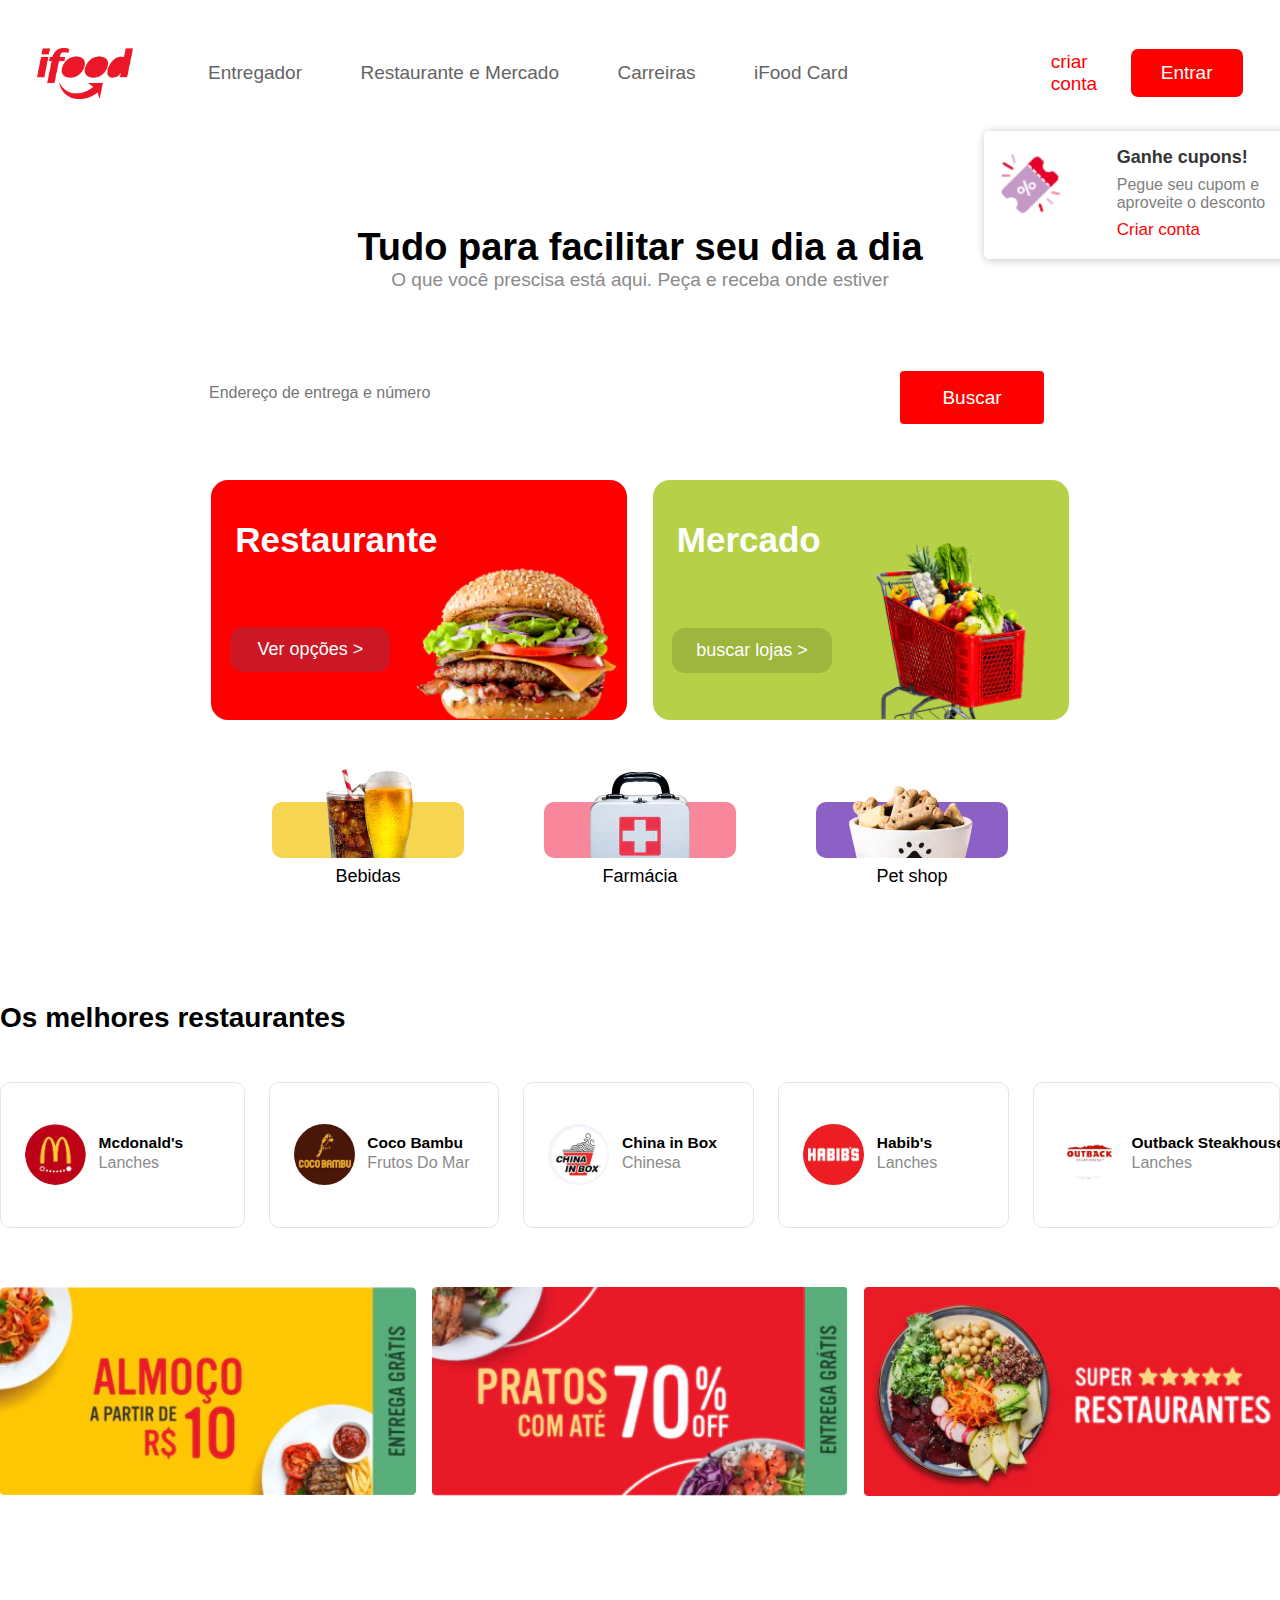
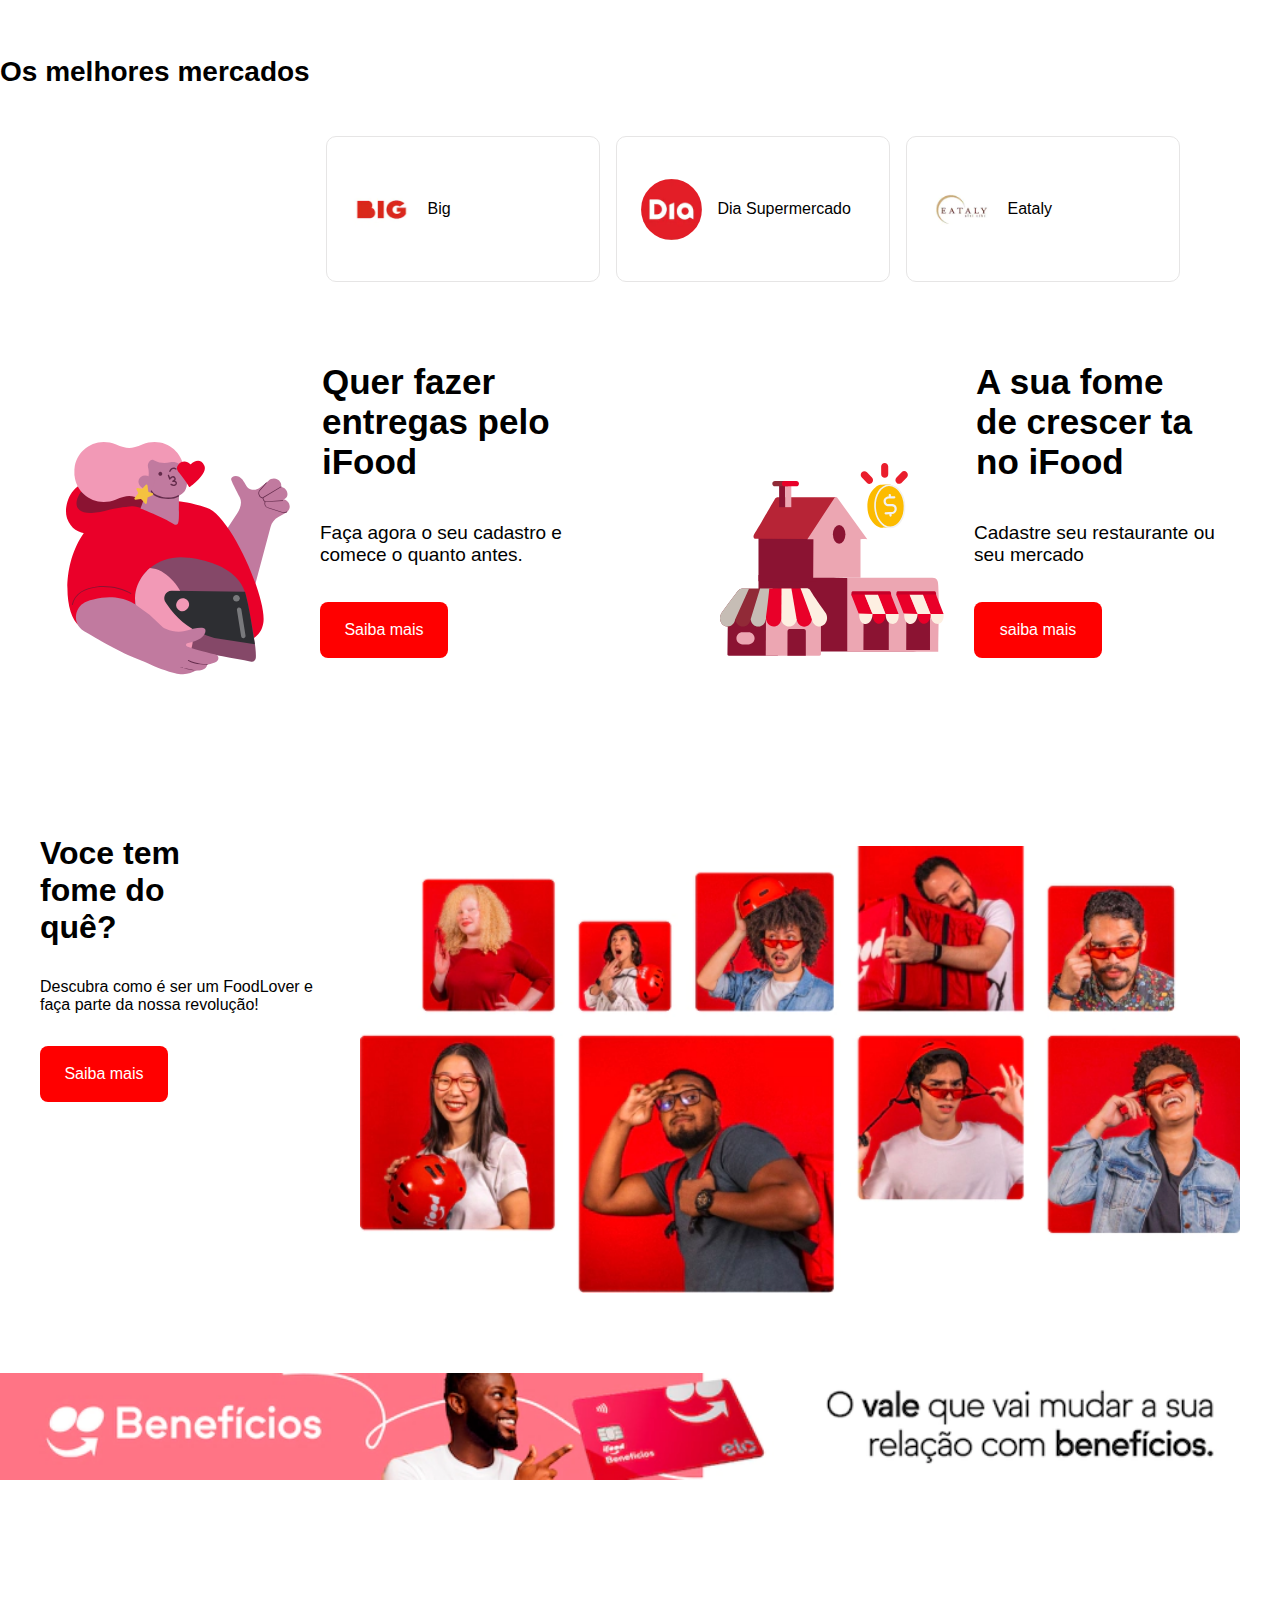
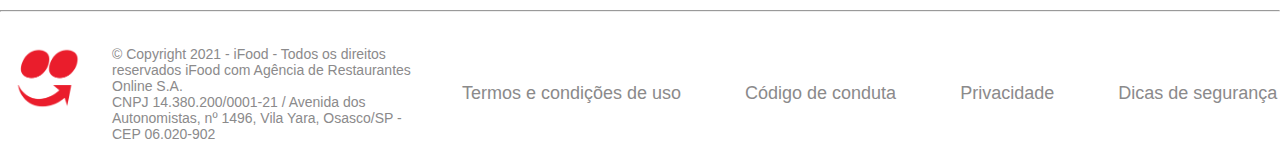
==== commit 849e2578: "iFood v2" ====
--- a/index.html
+++ b/index.html
@@ -28,6 +28,21 @@
                         <p>Entrar</p>
                     </a>
                 </ul>
+        </div>
+        <div class="popup">
+            <div class="cupom">
+                <img src="imgs/icones/cupom.png" alt="">
+            </div>
+            <div class="texto">
+                <h1>Ganhe cupons!</h1>
+                <p>Pegue seu cupom e <br> aproveite o desconto</p>
+                <a href="src/index2.html">
+                    <li>Criar conta</li>
+                </a>
+            </div>
+            <div class="feche">
+                <button class="fechar">x</button>
+            </div>
         </div>
         <div class="banner">
             <h1>Tudo para facilitar seu dia a dia</h1>
@@ -160,6 +175,6 @@
         </footer>
     </div>
 
-    <script src="src/cod.js"></script>
+    <script src="src/inner.js"></script>
 </body>
 </html>--- a/src/style.css
+++ b/src/style.css
@@ -33,6 +33,7 @@
     list-style: none;
     color: #646464;
     margin-right: 10%;
+    cursor: pointer;
 }
 
 .banner {
@@ -58,6 +59,7 @@
     list-style: none;
     width: 15%;
     color: red;
+    cursor: pointer;
 }
 
 .cria-conta p {
@@ -98,6 +100,7 @@
     height: 3.3rem;
     border-radius: 4px;
     margin-right: 5rem;
+    cursor: pointer;
 }
 
 .pesquisa ul li {
@@ -129,6 +132,7 @@
     height: 15rem;
     border-radius: 17px;
     margin-right: 1%;;
+    cursor: pointer;
 }
 
 .hamburguer:hover {
@@ -172,6 +176,7 @@
     height: 15rem;
     border-radius: 17px;
     margin-left: 1%;
+    cursor: pointer;
 }
 
 .carrinho img {
@@ -226,6 +231,7 @@
     flex-direction: column;
     justify-content: start;
     align-items: center;
+    cursor: pointer;
 }
 
 .bebidas {
@@ -280,6 +286,7 @@
 
 .box ul:hover {
     border: 0.1px solid rgb(202, 202, 202);
+    cursor: pointer;
 }
 
 .box ul {
@@ -323,6 +330,7 @@
     justify-content: center;
     column-gap: 1rem;
     width: 100%;
+    cursor: pointer;
 }
 
 .promocoes img {
@@ -339,6 +347,7 @@
     padding-top: 15rem;
     column-gap: 1rem;
     margin-left: 0rem;
+    cursor: pointer;
 }
 
 .top-merket ul {
@@ -409,6 +418,7 @@
     align-items: center;
     color: white;
     border-radius: 8px;
+    cursor: pointer;
 }
 
 .saiba-mais2 {
@@ -433,6 +443,7 @@
     align-items: center;
     color: white;
     border-radius: 8px;
+    cursor: pointer;
 }
 
 .saiba-mais2 img {
@@ -483,11 +494,71 @@
     font-size: 18px;
     display: flex;
     column-gap: 4rem;
+    cursor: pointer;
+    width: 80rem;
+}
+
+.cria-conta a {
+    text-decoration: none;
+    color: red;
+}
+
+.popup {
+    background-color: white;
+    width: 22rem;
+    height: 8rem;
+    border-radius: 5px;
+    display: flex;
+    justify-content: center;
+    box-shadow: 1px 1px 10px rgb(194, 192, 192);
+    column-gap: 3rem;
+    margin-top: 2rem;
+    margin-left: 61.5rem;
+    position: absolute;
+}
+
+.popup div {
+    margin-top: 1rem;
+}
+
+.popup img {
+    width: 4.5rem;
+}
+
+.popup h1 {
+    font-size: 18px;
+    color: #353535;
+}
+
+.popup p {
+    color: #808080;
+    margin-top: 0.5rem;
+}
+
+.popup li {
+    list-style: none;
+    margin-top: 0.5rem;
+    color: red;
+    font-size: 17px;
+}
+
+.feche button {
+    font-size: 20px;
+    color: red;
+    margin-top: -0.5rem;
+    border: none;
+    cursor: pointer;
+}
+
+.texto a {
+    text-decoration: none;
+    color: red;
 }
 
 @media screen and (max-width: 930px) {
     body {
         width: 935px;
+        overflow-x: hidden;
     }
 
     .menu {
@@ -496,6 +567,10 @@
 
     .logo {
         width: 20rem;
+    }
+
+    .cria-conta {
+        width: 13rem;
     }
 
     .conteudo {
@@ -587,7 +662,7 @@
 
     .promo {
         background-image: url(/imgs/promos/promo-mobile.jpg);
-        height: 33vh;
+        height: 30vh;
         margin-top: 5rem;
     }
 
@@ -602,10 +677,31 @@
     }
 
     .rodape img {
-        margin-right: 9rem;
-    }
-
-    .rodape li {
-        padding-top: 6rem;
-    }
+        margin-right: 5rem;
+    }
+
+    .dicas {
+        margin-top: 3rem;
+        margin-right: -25rem;
+    }
+
+    .popup {
+        margin-left: 0;
+        width: 100%;
+        position: relative;
+        display: flex;
+        justify-content: flex-start;
+        column-gap: 0.5rem;
+    }
+
+    .popup div {
+        margin-left: 3rem;
+    }
+
+    .feche button {
+        margin-left: 27rem;
+    }
+
+
+
 }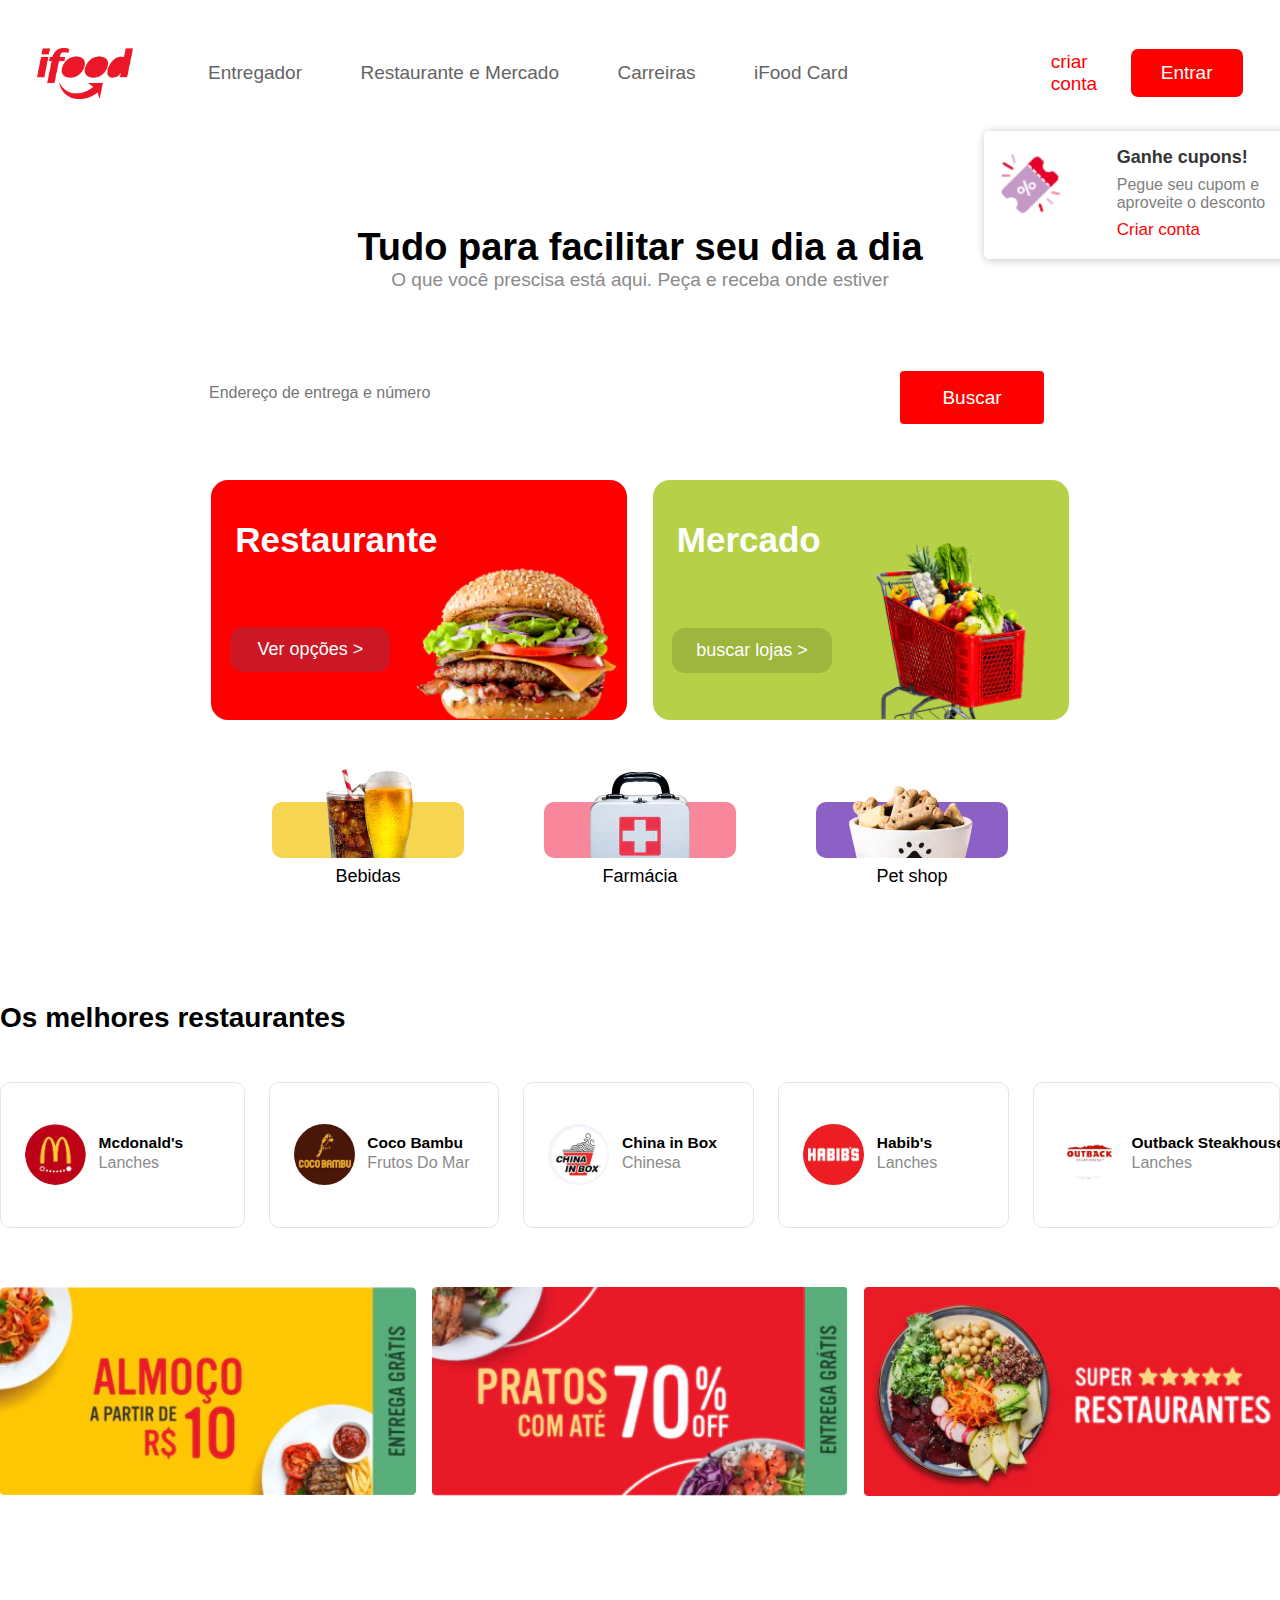
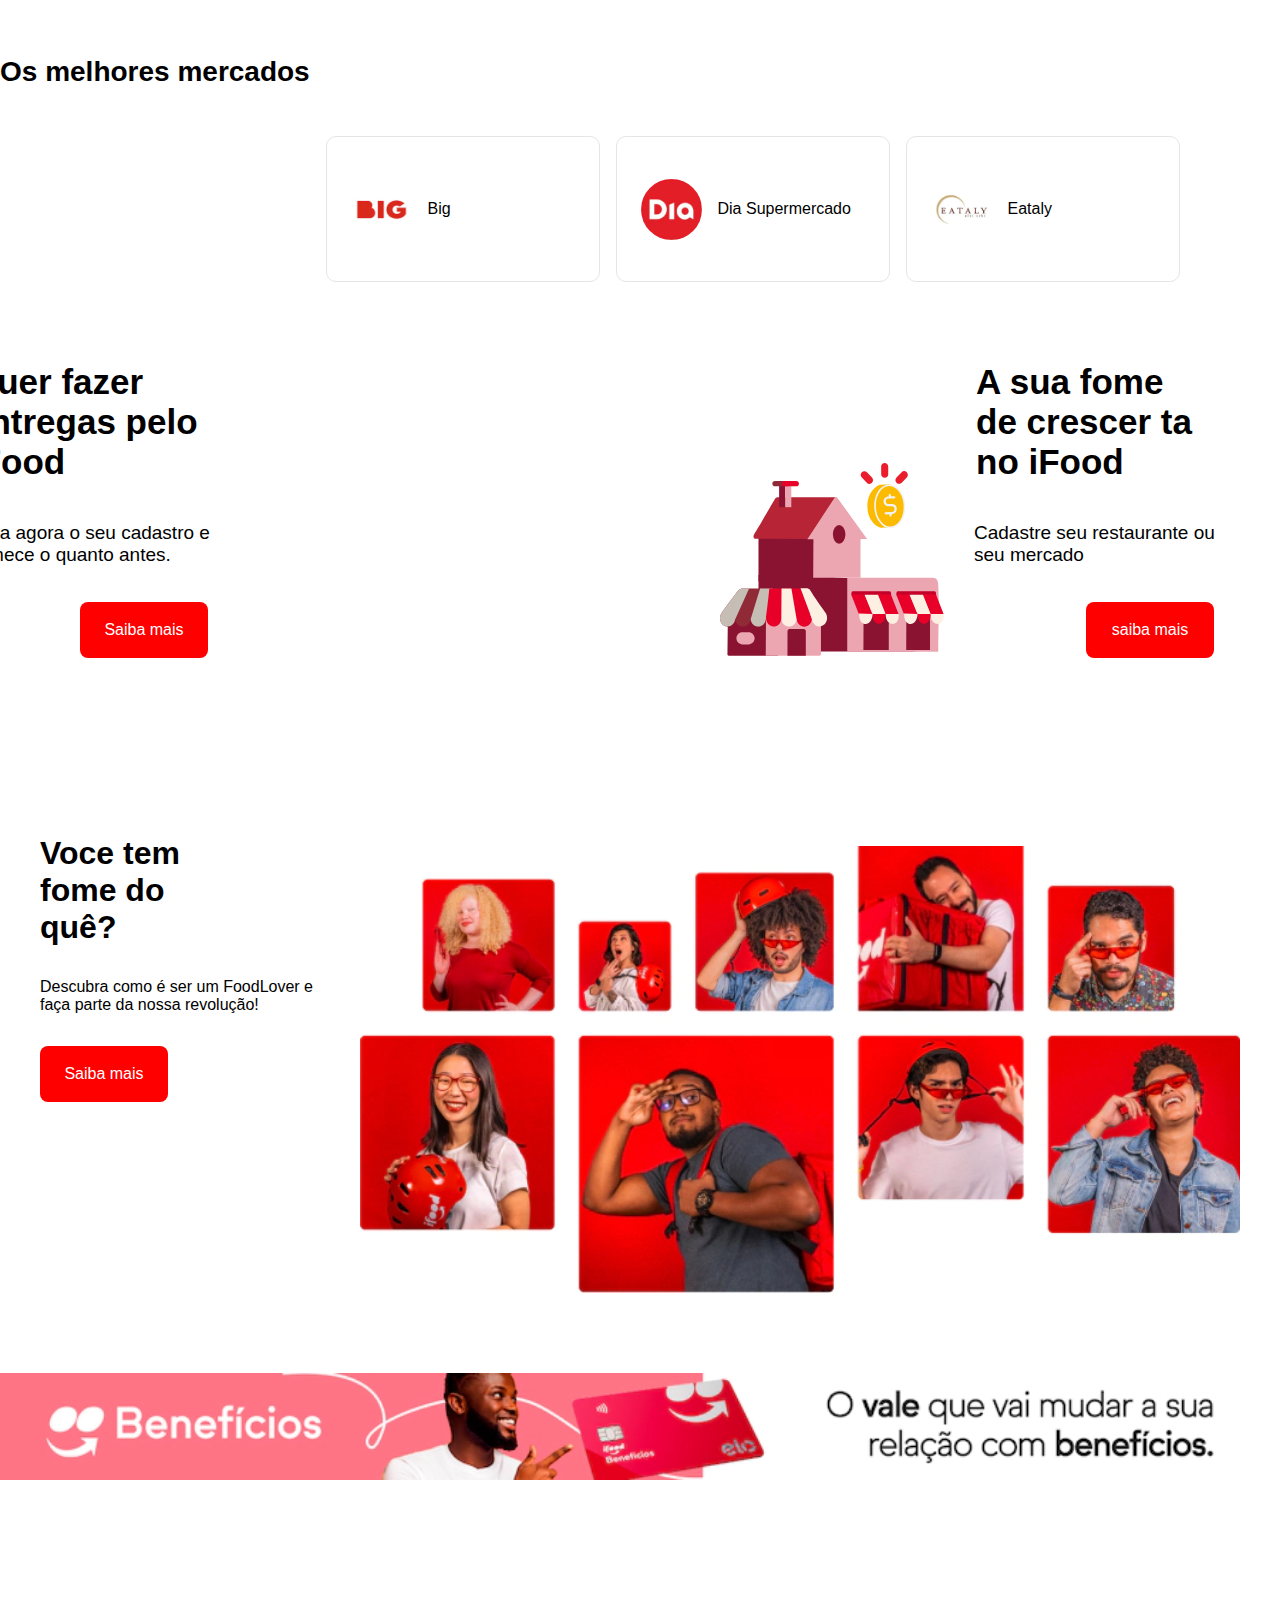
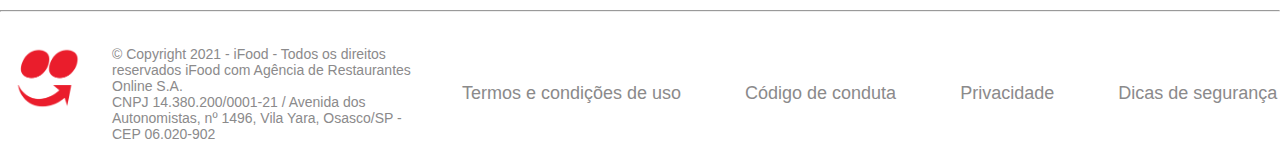
==== commit 1f5c9387: "iFood v2" ====
--- a/index.html
+++ b/index.html
@@ -4,7 +4,7 @@
     <meta charset="UTF-8">
     <meta http-equiv="X-UA-Compatible" content="IE=edge">
     <meta name="viewport" content="width=device-width, initial-scale=1.0">
-    <title>Document</title>
+    <title>iFood</title>
     <link rel="shortcut icon" href="/imgs/icones/icon.png" type="image/x-icon">
     <link rel="stylesheet" href="src/style.css">
 </head>
@@ -59,12 +59,12 @@
                 <div class="hamburguer">
                     <h1>Restaurante</h1>
                     <img src="/imgs/imagens/restaurant.jpg" alt="">
-                     <p>Ver opções  ></p>
+                    <p>Ver opções  ></p>
                 </div>
                 <div class="carrinho">
                     <h1>Mercado</h1>
                     <img src="/imgs/imagens/market.jpg" alt="">
-                        <p>buscar lojas  ></p>
+                    <p>buscar lojas  ></p>
                 </div>
             </div>
             <div class="categorias">
@@ -136,15 +136,23 @@
         <div class="saiba-mais">
             <div class="box-one"> 
                 <img src="/imgs/persons/delivery-man.svg" alt="">
-                <h1>Quer fazer <br> entregas pelo <br> iFood</h1>
-                <p>Faça agora o seu cadastro e <br> comece o quanto antes.</p>
-                <li>Saiba mais</li>
+                <div class="mensagem">
+                    <h1>Quer fazer <br> entregas pelo <br> iFood</h1>
+                    <p>Faça agora o seu cadastro e <br> comece o quanto antes.</p>
+                </div>
+                <div class="button">
+                    <li>Saiba mais</li>
+                </div>
             </div>
             <div class="box-two">
                 <img src="/imgs/persons/store.svg" alt="">
-                <h1>A sua fome <br> de crescer ta <br> no iFood</h1>
-                <p>Cadastre seu restaurante ou <br> seu mercado</p>
-                <li>saiba mais</li>
+                <div class="mensagem">
+                    <h1>A sua fome <br> de crescer ta <br> no iFood</h1>
+                    <p>Cadastre seu restaurante ou <br> seu mercado</p>
+                </div>
+                <div class="button">
+                    <li>saiba mais</li>
+                </div>
             </div>
         </div>
         <div class="saiba-mais2">
--- a/src/style.css
+++ b/src/style.css
@@ -2,6 +2,7 @@
     margin: 0;
     padding: 0;
 }
+
 
 .container{
     max-width: 1380px;
@@ -557,8 +558,7 @@
 
 @media screen and (max-width: 930px) {
     body {
-        width: 935px;
-        overflow-x: hidden;
+        width: 100%;
     }
 
     .menu {
@@ -626,7 +626,7 @@
     }
 
     .promocoes img {
-        width: 17rem;
+        width: 16rem;
     }
 
     .top-merket {
@@ -662,7 +662,7 @@
 
     .promo {
         background-image: url(/imgs/promos/promo-mobile.jpg);
-        height: 30vh;
+        height: 28vh;
         margin-top: 5rem;
     }
 
@@ -682,7 +682,8 @@
 
     .dicas {
         margin-top: 3rem;
-        margin-right: -25rem;
+        margin-right: -1rem;
+        width: 100%;
     }
 
     .popup {
@@ -701,7 +702,354 @@
     .feche button {
         margin-left: 27rem;
     }
-
-
-
-}+}
+
+@media screen and (max-width: 540px) {
+
+    body {
+        margin: 0;
+    }
+
+    .container {
+        display: flex;
+        flex-direction: column;
+        overflow-x: hidden;
+    }
+
+    .cabecalho {
+        width: 100%;
+    }
+
+    .cabecalho img {
+        width: 5rem;
+        margin-left: 1.5rem;
+    }
+
+    .cria-conta li {
+        display: none;
+    }
+
+    .cria-conta p {
+        margin-right: 1.5rem;
+        height: 2.5rem;
+    }
+
+    .popup {
+        width: 100%;
+    }
+
+    .cupom img {
+        width: 4rem;
+        margin-left: -2.5rem;
+        margin-top: -0.5rem;
+    }
+
+    .texto h1, p, li {
+        width: 10rem;
+        margin-left: -2rem;
+        margin-top: 0rem;
+    }
+
+    .feche button {
+        margin-left: 2rem;
+    }
+
+    .banner {
+        display: flex;
+        justify-content: center;
+        font-size: 11px;
+        margin: 0rem;
+    }
+
+    .banner p {
+        font-size: 13px;
+        width: 13rem;
+        display: flex;
+        justify-content: center;
+        margin-left: 0rem;
+    }
+
+    .pesquisa {
+        display: flex;
+        flex-direction: column;
+        justify-content: center;
+        height: 10rem;
+        width: 100%;
+    }
+
+    .pesquisa input {
+        width: 20rem;
+        display: flex;
+        justify-content: center;
+    }
+
+    .pesquisa ul {
+        display: flex;
+        justify-content: center;
+        align-items: center;
+        height: 3rem;
+        width: 22.2rem;
+        margin-top: 2rem;
+        margin-left: 0.4rem;
+    }
+
+    .pesquisa ul li {
+        display: flex;
+        justify-content: center;
+        align-items: center;
+        margin-top: 0;
+    }
+
+    .hamburguer {
+        width: 10rem;
+        height: 11rem;
+        display: flex;
+        flex-direction: column;
+        align-items: center;
+        row-gap: 1rem;
+    }
+
+    .opcoes {
+        margin-top: 3rem;
+    }
+
+    .carrinho {
+        width: 10rem;
+        height: 11rem;
+        display: flex;
+        flex-direction: column;
+        align-items: center;
+        row-gap: 1.5rem;
+    }
+
+    .hamburguer img {
+        width: 7rem;
+        margin-left: 0rem;
+        display: flex;
+        justify-content: center;
+        align-items: center;
+    }
+
+    .hamburguer h1 {
+        margin-top: 1rem;
+        font-size: 20px;
+        display: flex;
+        justify-content: center;
+        margin-left: 0rem;
+    }
+
+    .hamburguer p {
+        margin-top: -1rem;
+        margin-left: 0rem; ;
+        width: 8rem;
+        font-size: 14px;
+    }
+
+    .carrinho img {
+        width: 7rem;
+        margin-left: 0rem;
+        display: flex;
+        justify-content: center;
+        align-items: center;
+    }
+
+    .carrinho h1 {
+        margin-top: 1rem;
+        font-size: 20px;
+        display: flex;
+        justify-content: center;
+        margin-left: 0rem;
+    }
+
+    .carrinho p {
+        margin-top: -1.5rem;
+        margin-left: 0rem; ;
+        width: 8rem;
+        font-size: 14px;
+    }
+
+    .categorias {
+        width: 100%;
+        column-gap: 1rem;
+        align-items: center;
+    }
+
+    .categorias img {
+        width: 4rem;
+        display: flex;
+        justify-content: center;
+        align-items: center;
+    }
+
+    .categorias ul {
+        width: 6rem;
+        height: 2rem;
+    }
+
+    .fundo1 img {
+        margin-top: -0.75rem;
+    }
+
+    .fundo1 li {
+        display: flex;
+        justify-content: center;
+        margin-left: 0;
+        font-size: 15px;
+    }
+
+    .fundo2 img {
+        margin-top: -1.45rem;
+    }
+
+    .fundo2 li {
+        display: flex;
+        justify-content: center;
+        margin-left: 0;
+        font-size: 15px;
+    }
+
+    .fundo3 img {
+        margin-top: -0.3rem;
+    }
+
+    .fundo3 li {
+        display: flex;
+        justify-content: center;
+        margin-left: 0;
+        font-size: 15px;
+    }
+
+    .classificados h1 {
+        font-size: 20px;
+        margin-left: 1rem;
+    }
+
+    .classificados {
+        display: none;
+    }
+
+
+    .promocoes {
+        display: flex;
+        width: 100%;
+        flex-direction: column;
+
+    }
+
+    .promocoes img {
+        display: flex;
+        justify-content: center;
+        margin-left: 3.5rem;
+    }
+
+    .top-merket {
+        display: flex;
+        flex-direction: column;
+        row-gap: 1rem;
+        justify-content: center;
+    }
+
+    .top-merket h1 {
+        font-size: 20px;
+        margin-left: 1rem;
+    }
+
+    .saiba-mais {
+        width: 18.5rem;
+        display: flex;
+        flex-direction: column;
+        row-gap: 5rem;
+    }
+
+    .saiba-mais div {
+        display: flex;
+        flex-direction: row;
+    }
+
+    .saiba-mais img {
+        width: 10rem;
+        margin-left: -4rem;
+    }
+
+    .saiba-mais h1 {
+        font-size: 18px;
+        margin-top: 0;
+        margin-left: 0.5rem;
+    }
+
+    .saiba-mais p {
+        font-size: 13px;
+        margin-left: -11rem
+    }
+
+    .saiba-mais li {
+        height: 2.3rem;
+        width: 6rem;
+        font-size: 14px;
+        margin-left: -23rem;
+    }
+
+    .saiba-mais2 {
+        display: flex;
+        flex-direction: column;
+        width: 100%;
+        justify-content: center;
+        align-items: center;
+    }
+
+    .saiba-mais2 h1 {
+        font-size: 18px;
+        display: flex;
+        margin-left: 7rem;
+    }
+
+    .saiba-mais2 p {
+        margin: 0;
+        justify-content: center;
+        align-items: center;
+        margin-left: 7rem;
+    }
+
+    .saiba-mais2 li {
+        margin: 0;
+        justify-content: center;
+        margin-left: 6.8rem;
+    }
+
+    .saiba-mais2 img {
+        width: 23.5rem;
+        display: flex;
+        justify-content: center;
+        align-items: center;
+        margin: 0rem;
+    }
+
+    .promo {
+        display: none;
+    }
+
+    .rodape {
+    }
+
+    .rodape ul {
+        display: flex;
+        flex-direction: column;
+    }
+
+    .rodape img {
+        margin-right: 17rem;
+    }
+
+    .rodape p {
+        padding-left: 5rem;
+        width: 15rem;
+        margin-top: -4rem;
+    }
+
+    .rodape li {
+        display: flex;
+        justify-content: center;
+        margin-left: 2rem;
+        width: 15rem;
+    }
+}
